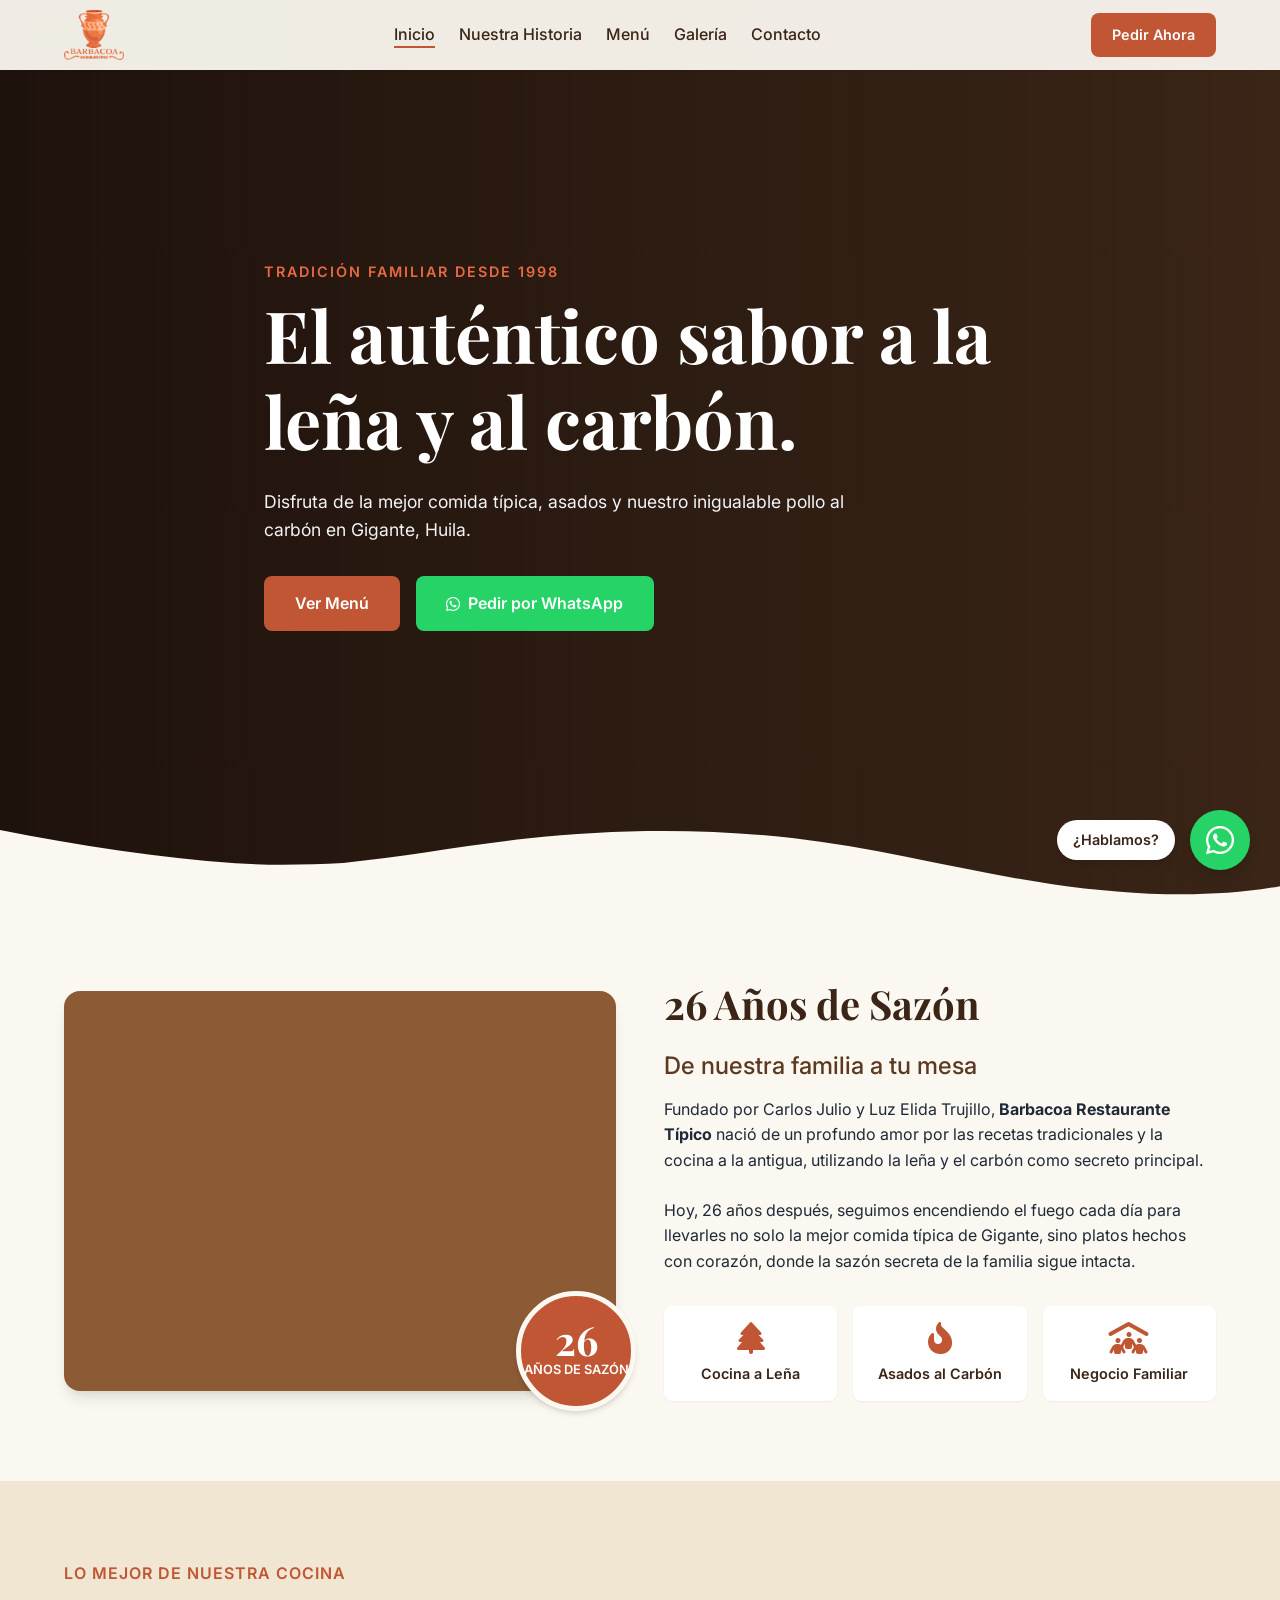
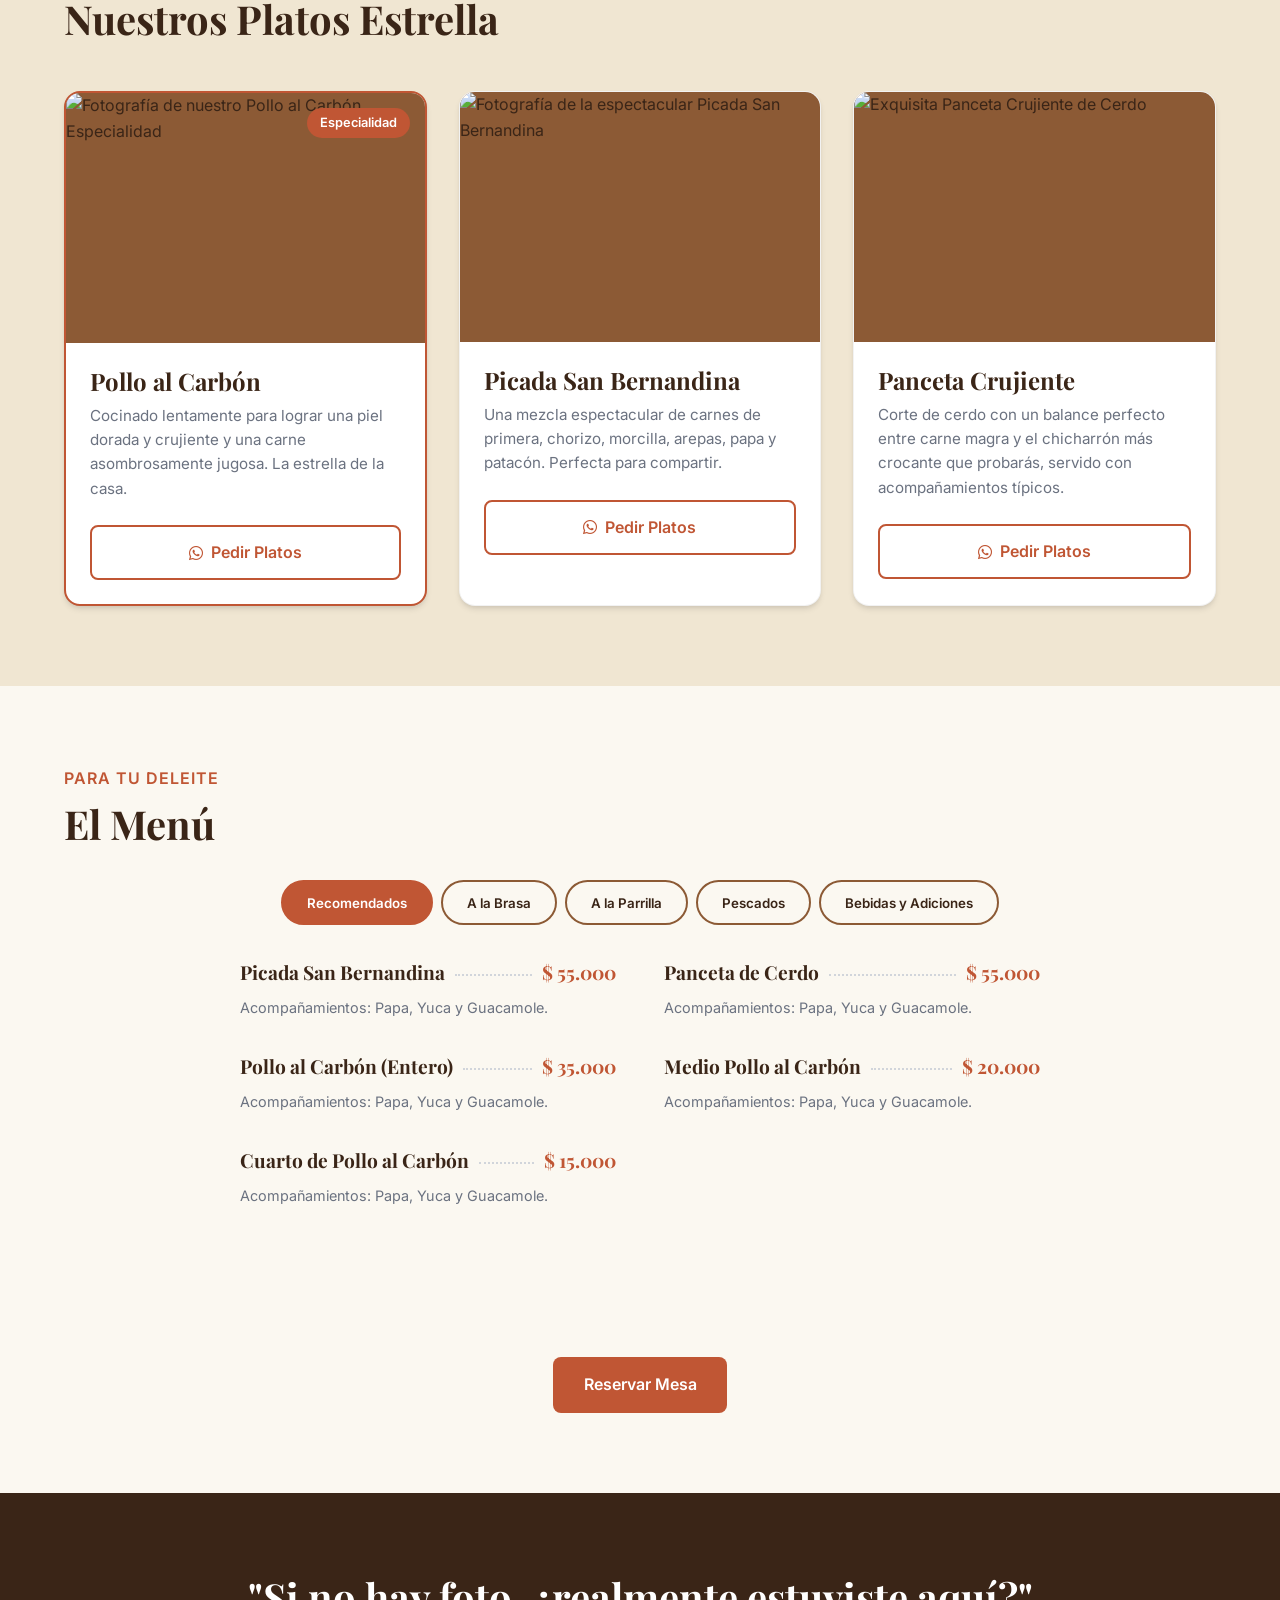
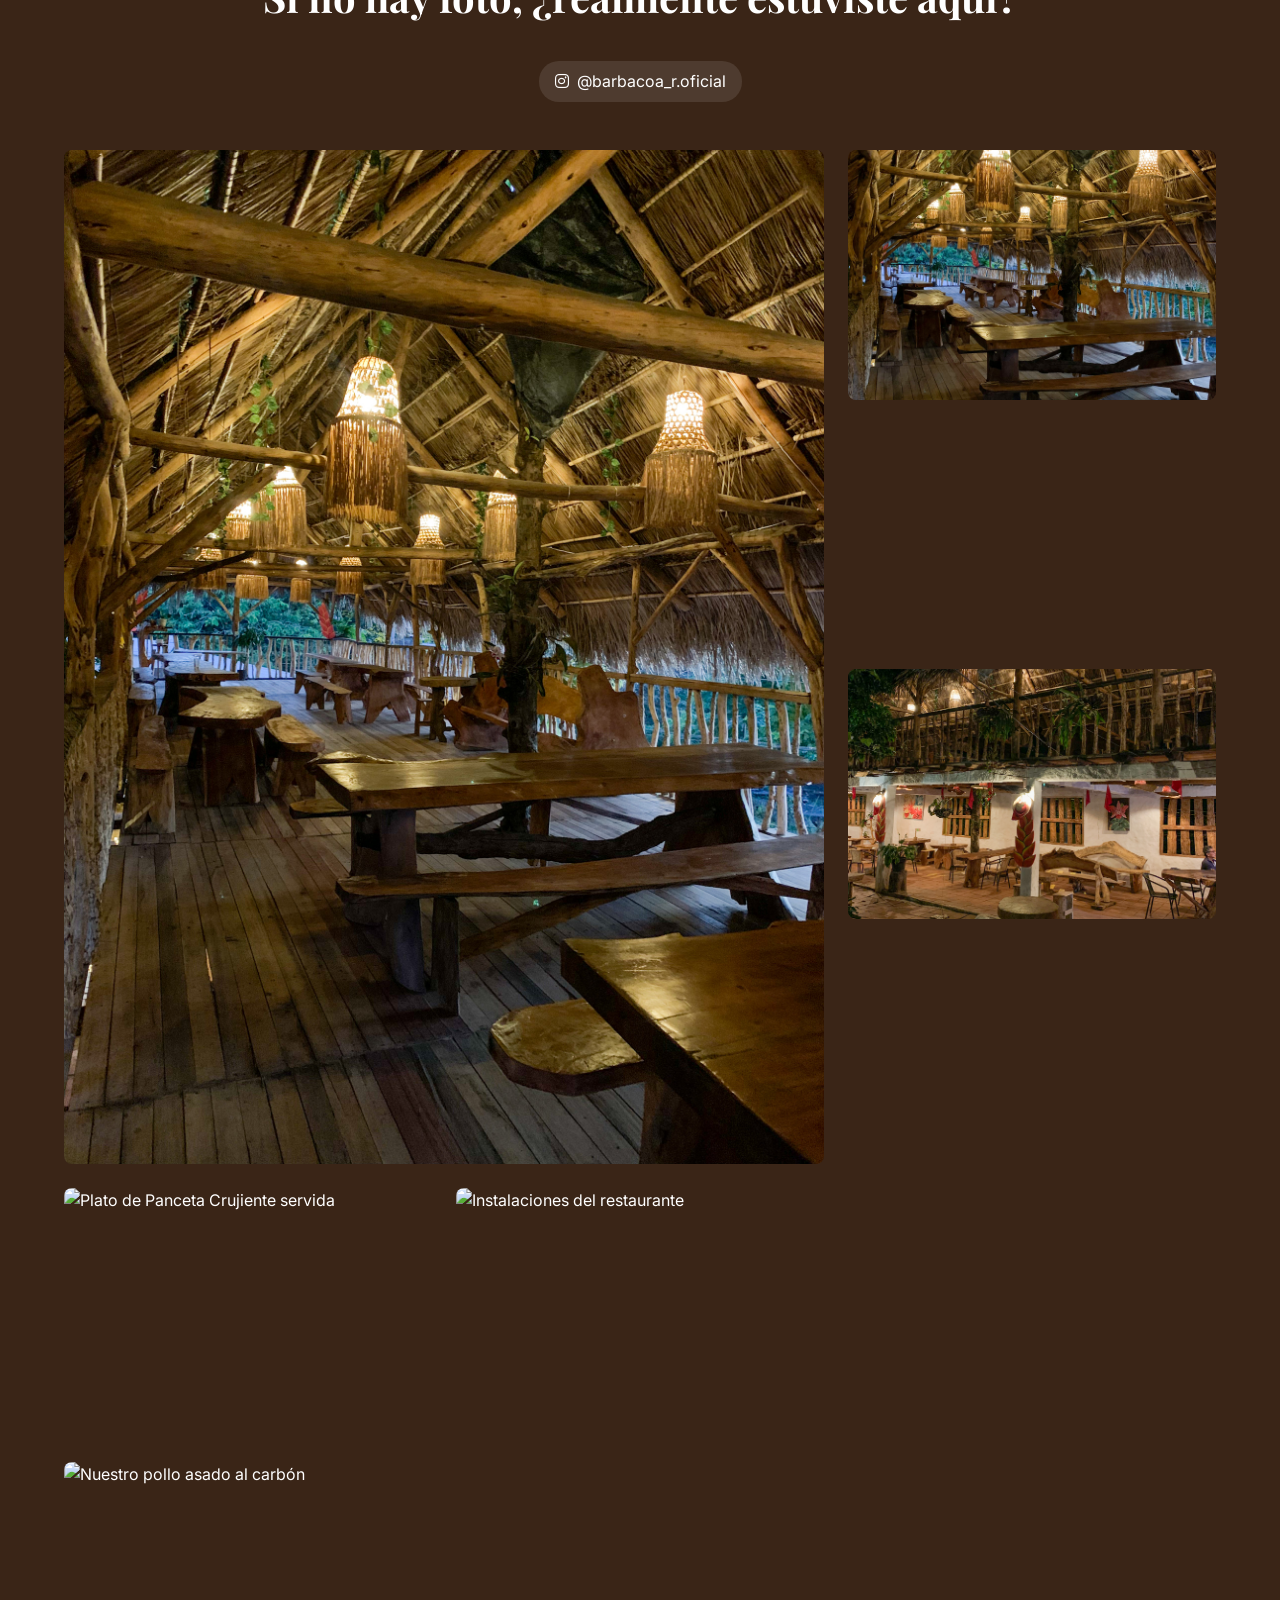
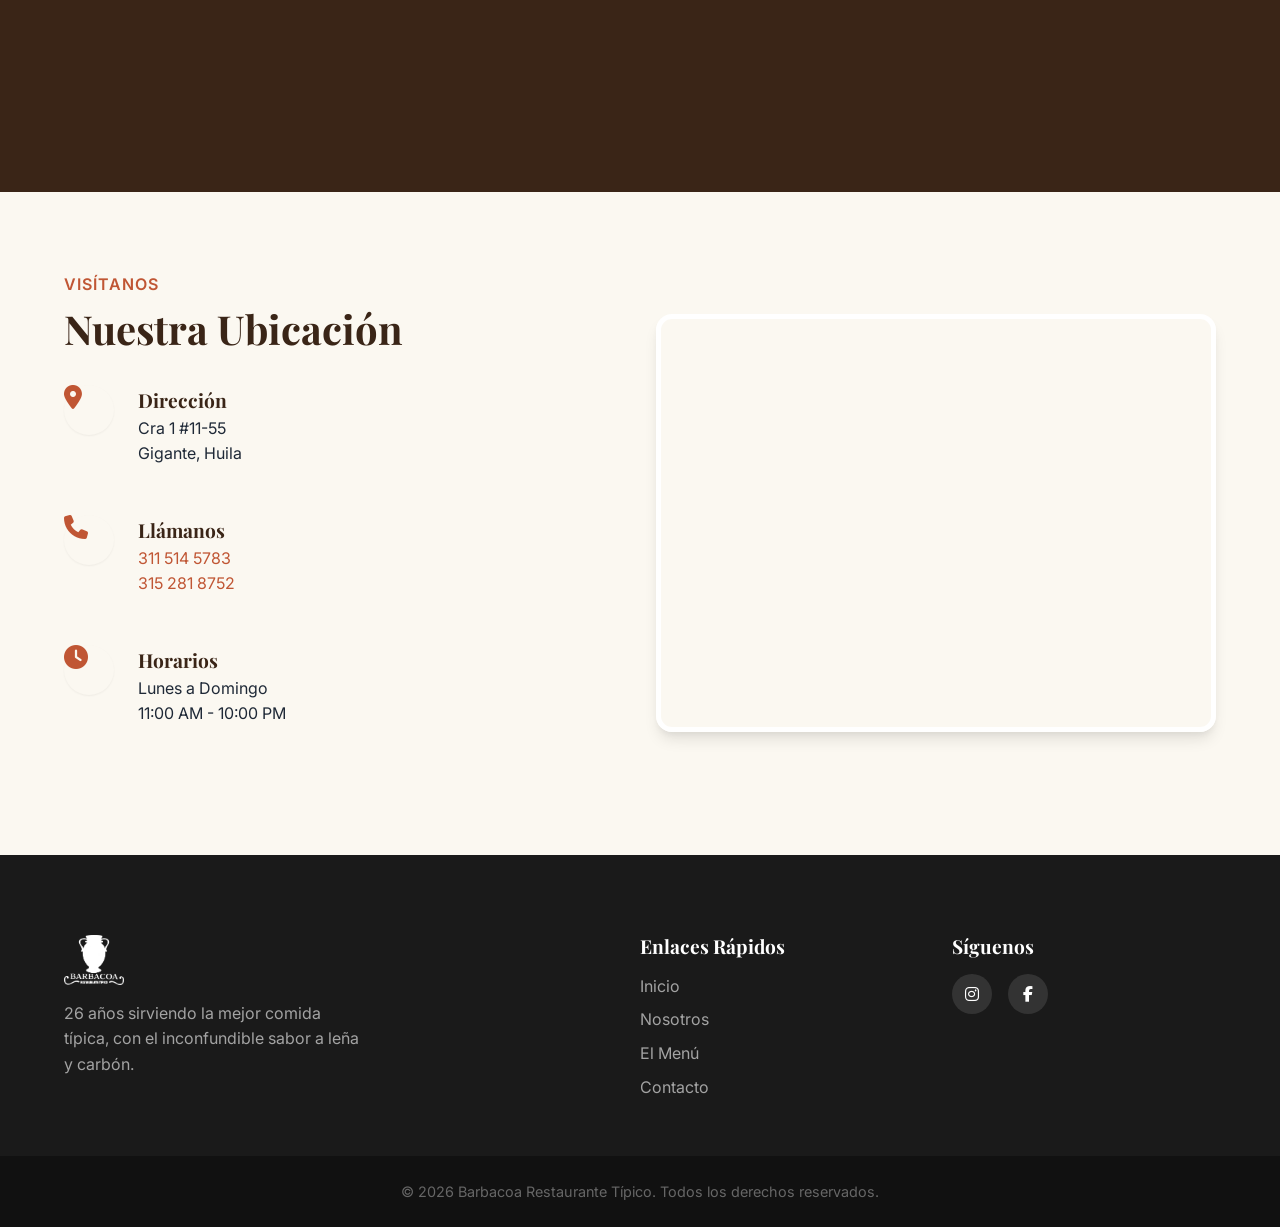
==== index.html @ 008dcee9 "first commit" ====
<!DOCTYPE html>
<html lang="es">

<head>
    <meta charset="UTF-8">
    <meta name="viewport" content="width=device-width, initial-scale=1.0">
    <meta name="description"
        content="Barbacoa Restaurante Típico en Gigante, Huila. 26 años de tradición en comida típica a la leña y al carbón. Prueba el mejor pollo asado.">
    <meta name="keywords"
        content="Restaurante típico Gigante Huila, Pollo asado Gigante, Comida al carbón, Picada, Barbacoa Restaurante">
    <title>Barbacoa Restaurante Típico | Tradición en Gigante</title>

    <!-- Open Graph SEO -->
    <meta property="og:title" content="Barbacoa Restaurante Típico | Tradición en Gigante">
    <meta property="og:description" content="Disfruta de la mejor comida típica, asados y nuestro inigualable pollo al carbón en Gigante, Huila. 26 años de sazón familiar.">
    <meta property="og:image" content="assets/hero_bg.jpeg">
    <meta property="og:type" content="website">

    <!-- Preconnect to Google Fonts -->
    <link rel="preconnect" href="https://fonts.googleapis.com">
    <link rel="preconnect" href="https://fonts.gstatic.com" crossorigin>

    <!-- Google Fonts: Inter (UI) y Playfair Display (Titulos) -->
    <link
        href="https://fonts.googleapis.com/css2?family=Inter:wght@300;400;500;600;700&family=Playfair+Display:ital,wght@0,400;0,600;0,700;1,400&display=swap"
        rel="stylesheet">

    <!-- CSS -->
    <link rel="stylesheet" href="index.css">

    <!-- FontAwesome (Icons) -->
    <link rel="stylesheet" href="https://cdnjs.cloudflare.com/ajax/libs/font-awesome/6.4.0/css/all.min.css">
</head>

<body>

    <!-- Header / Navbar -->
    <header class="header" id="header">
        <div class="container header-container">
            <a href="#" class="logo">
                <img src="assets/logo_barbacoa_blanco.png" alt="Logotipo de Barbacoa Restaurante Típico" style="height: 50px; width: auto;">
            </a>

            <nav class="nav" id="nav">
                <ul class="nav-list">
                    <li class="nav-item"><a href="#inicio" class="nav-link active">Inicio</a></li>
                    <li class="nav-item"><a href="#historia" class="nav-link">Nuestra Historia</a></li>
                    <li class="nav-item"><a href="#menu" class="nav-link">Menú</a></li>
                    <li class="nav-item"><a href="#galeria" class="nav-link">Galería</a></li>
                    <li class="nav-item"><a href="#contacto" class="nav-link">Contacto</a></li>
                </ul>
            </nav>

            <div class="nav-actions">
                <a href="#menu" class="btn btn-primary btn-sm hidden-mobile">Pedir Ahora</a>
                <button class="nav-toggle" id="nav-toggle" aria-label="Abrir menú">
                    <i class="fa-solid fa-bars"></i>
                </button>
            </div>
        </div>
    </header>

    <main>
        <!-- Hero Section -->
        <section class="hero" id="inicio">
            <div class="hero-overlay"></div>
            <div class="container hero-content">
                <span class="hero-subtitle">Tradición familiar desde 1998</span>
                <h1 class="hero-title">El auténtico sabor a la leña y al carbón.</h1>
                <p class="hero-description">Disfruta de la mejor comida típica, asados y nuestro inigualable pollo al
                    carbón en Gigante, Huila.</p>
                <div class="hero-buttons">
                    <a href="#menu" class="btn btn-primary">Ver Menú</a>
                    <a href="https://wa.me/573115145783?text=Hola,%20quisiera%20hacer%20un%20pedido." target="_blank"
                        class="btn btn-whatsapp"><i class="fa-brands fa-whatsapp"></i> Pedir por WhatsApp</a>
                </div>
            </div>

            <!-- Custom Shape Divider -->
            <div class="custom-shape-divider-bottom-1685467000">
                <svg data-name="Layer 1" xmlns="http://www.w3.org/2000/svg" viewBox="0 0 1200 120"
                    preserveAspectRatio="none">
                    <path
                        d="M321.39,56.44c58-10.79,114.16-30.13,172-41.86,82.39-16.72,168.19-17.73,250.45-.39C823.78,31,906.67,72,985.66,92.83c70.05,18.48,146.53,26.09,214.34,3V120H0V0C73.81,26.47,149.61,48.4,220.6,56.88,255.48,61.08,289.47,59.38,321.39,56.44Z"
                        class="shape-fill"></path>
                </svg>
            </div>
        </section>

        <!-- Historia Section -->
        <section class="historia" id="historia">
            <div class="container historia-container">
                <div class="historia-image-container">
                    <div class="badge-años">
                        <span class="numero">26</span>
                        <span class="texto">Años de Sazón</span>
                    </div>
                </div>
                <div class="historia-content">
                    <h2 class="section-title">26 Años de Sazón</h2>
                    <h3 class="historia-subtitle">De nuestra familia a tu mesa</h3>
                    <p>Fundado por Carlos Julio y Luz Elida Trujillo, <strong>Barbacoa Restaurante Típico</strong> nació
                        de un profundo amor por las recetas tradicionales y la cocina a la antigua, utilizando la leña y
                        el carbón como secreto principal.</p>
                    <p>Hoy, 26 años después, seguimos encendiendo el fuego cada día para llevarles no solo la mejor
                        comida típica de Gigante, sino platos hechos con corazón, donde la sazón secreta de la familia
                        sigue intacta.</p>
                    <div class="features-grid">
                        <div class="feature-item">
                            <i class="fa-solid fa-tree"></i>
                            <span>Cocina a Leña</span>
                        </div>
                        <div class="feature-item">
                            <i class="fa-solid fa-fire-flame-curved"></i>
                            <span>Asados al Carbón</span>
                        </div>
                        <div class="feature-item">
                            <i class="fa-solid fa-people-roof"></i>
                            <span>Negocio Familiar</span>
                        </div>
                    </div>
                </div>
            </div>
        </section>

        <!-- Recomendados Section -->
        <section class="recomendados" id="recomendados">
            <div class="container">
                <div class="section-header center">
                    <span class="section-subtitle">Lo Mejor de Nuestra Cocina</span>
                    <h2 class="section-title">Nuestros Platos Estrella</h2>
                </div>

                <div class="grid cards-grid">
                    <!-- Recomendado 1 -->
                    <div class="card premium-card">
                        <div class="card-badge">Especialidad</div>
                        <div class="card-image bg-brown-light">
                            <img src="assets/pollo_al_carbon.jpeg" alt="Fotografía de nuestro Pollo al Carbón Especialidad" loading="lazy">
                        </div>
                        <div class="card-content">
                            <h3>Pollo al Carbón</h3>
                            <p>Cocinado lentamente para lograr una piel dorada y crujiente y una carne asombrosamente
                                jugosa. La estrella de la casa.</p>
                            <a href="https://wa.me/573115145783?text=Hola,%20quiero%20pedir%20un%20Pollo%20al%20Carbón."
                                target="_blank" class="btn btn-outline-primary btn-full"><i
                                    class="fa-brands fa-whatsapp"></i> Pedir Platos</a>
                        </div>
                    </div>

                    <!-- Recomendado 2 -->
                    <div class="card">
                        <div class="card-image bg-brown-light">
                            <img src="assets/picada_san_bernandina.jpeg" alt="Fotografía de la espectacular Picada San Bernandina" loading="lazy">
                        </div>
                        <div class="card-content">
                            <h3>Picada San Bernandina</h3>
                            <p>Una mezcla espectacular de carnes de primera, chorizo, morcilla, arepas, papa y patacón.
                                Perfecta para compartir.</p>
                            <a href="https://wa.me/573115145783?text=Hola,%20quiero%20pedir%20la%20Picada%20San%20Bernandina."
                                target="_blank" class="btn btn-outline-primary btn-full"><i
                                    class="fa-brands fa-whatsapp"></i> Pedir Platos</a>
                        </div>
                    </div>

                    <!-- Recomendado 3 -->
                    <div class="card">
                        <div class="card-image bg-brown-light">
                            <img src="assets/panceta_crujiente.jpeg" alt="Exquisita Panceta Crujiente de Cerdo" loading="lazy">
                        </div>
                        <div class="card-content">
                            <h3>Panceta Crujiente</h3>
                            <p>Corte de cerdo con un balance perfecto entre carne magra y el chicharrón más crocante que
                                probarás, servido con acompañamientos típicos.</p>
                            <a href="https://wa.me/573115145783?text=Hola,%20quiero%20pedir%20la%20Panceta%20Crujiente."
                                target="_blank" class="btn btn-outline-primary btn-full"><i
                                    class="fa-brands fa-whatsapp"></i> Pedir Platos</a>
                        </div>
                    </div>
                </div>
            </div>
        </section>

        <!-- Menu Digital -->
        <section class="menu" id="menu">
            <div class="container">
                <div class="section-header">
                    <span class="section-subtitle">Para tu Deleite</span>
                    <h2 class="section-title">El Menú</h2>
                </div>

                <!-- Pestañas del Menú -->
                <div class="menu-tabs">
                    <button class="tab-btn active" data-target="tab-recomendados">Recomendados</button>
                    <button class="tab-btn" data-target="tab-brasa">A la Brasa</button>
                    <button class="tab-btn" data-target="tab-parrilla">A la Parrilla</button>
                    <button class="tab-btn" data-target="tab-pescados">Pescados</button>
                    <button class="tab-btn" data-target="tab-otros">Bebidas y Adiciones</button>
                </div>

                <!-- Contenido de las Pestañas -->
                <div class="menu-content-area">
                    <!-- Tab Recomendados -->
                    <div class="menu-tab-pane active" id="tab-recomendados">
                        <div class="menu-list">
                            <div class="menu-item">
                                <div class="menu-item-header">
                                    <h3 class="menu-item-title">Picada San Bernandina</h3>
                                    <div class="menu-item-dots"></div>
                                    <span class="menu-item-price">$ 55.000</span>
                                </div>
                                <p class="menu-item-desc">Acompañamientos: Papa, Yuca y Guacamole.</p>
                            </div>
                            <div class="menu-item">
                                <div class="menu-item-header">
                                    <h3 class="menu-item-title">Panceta de Cerdo</h3>
                                    <div class="menu-item-dots"></div>
                                    <span class="menu-item-price">$ 55.000</span>
                                </div>
                                <p class="menu-item-desc">Acompañamientos: Papa, Yuca y Guacamole.</p>
                            </div>
                            <div class="menu-item">
                                <div class="menu-item-header">
                                    <h3 class="menu-item-title">Pollo al Carbón (Entero)</h3>
                                    <div class="menu-item-dots"></div>
                                    <span class="menu-item-price">$ 35.000</span>
                                </div>
                                <p class="menu-item-desc">Acompañamientos: Papa, Yuca y Guacamole.</p>
                            </div>
                            <div class="menu-item">
                                <div class="menu-item-header">
                                    <h3 class="menu-item-title">Medio Pollo al Carbón</h3>
                                    <div class="menu-item-dots"></div>
                                    <span class="menu-item-price">$ 20.000</span>
                                </div>
                                <p class="menu-item-desc">Acompañamientos: Papa, Yuca y Guacamole.</p>
                            </div>
                            <div class="menu-item">
                                <div class="menu-item-header">
                                    <h3 class="menu-item-title">Cuarto de Pollo al Carbón</h3>
                                    <div class="menu-item-dots"></div>
                                    <span class="menu-item-price">$ 15.000</span>
                                </div>
                                <p class="menu-item-desc">Acompañamientos: Papa, Yuca y Guacamole.</p>
                            </div>
                        </div>
                    </div>

                    <!-- Tab A la Brasa -->
                    <div class="menu-tab-pane" id="tab-brasa">
                        <div class="menu-list">
                            <div class="menu-item">
                                <div class="menu-item-header">
                                    <h3 class="menu-item-title">Res Llanera</h3>
                                    <div class="menu-item-dots"></div>
                                    <span class="menu-item-price">$ 35.000</span>
                                </div>
                                <p class="menu-item-desc">Papa, Yuca y Guacamole.</p>
                            </div>
                            <div class="menu-item">
                                <div class="menu-item-header">
                                    <h3 class="menu-item-title">Cerdo Llanero</h3>
                                    <div class="menu-item-dots"></div>
                                    <span class="menu-item-price">$ 35.000</span>
                                </div>
                                <p class="menu-item-desc">Papa, Yuca y Guacamole.</p>
                            </div>
                            <div class="menu-item">
                                <div class="menu-item-header">
                                    <h3 class="menu-item-title">Mixta Llanera</h3>
                                    <div class="menu-item-dots"></div>
                                    <span class="menu-item-price">$ 40.000</span>
                                </div>
                                <p class="menu-item-desc">Res, Cerdo, Papa, Yuca y Guacamole.</p>
                            </div>
                            <div class="menu-item">
                                <div class="menu-item-header">
                                    <h3 class="menu-item-title">Especial Llanera</h3>
                                    <div class="menu-item-dots"></div>
                                    <span class="menu-item-price">$ 50.000</span>
                                </div>
                                <p class="menu-item-desc">Res, Cerdo, Chorizo, Papa, Yuca y Guacamole.</p>
                            </div>
                        </div>
                    </div>

                    <!-- Tab A la Parrilla -->
                    <div class="menu-tab-pane" id="tab-parrilla">
                        <div class="menu-list">
                            <div class="menu-item">
                                <div class="menu-item-header">
                                    <h3 class="menu-item-title">Churrasco</h3>
                                    <div class="menu-item-dots"></div>
                                    <span class="menu-item-price">$ 50.000</span>
                                </div>
                                <p class="menu-item-desc">Papa a la francesa, ensalada y guacamole.</p>
                            </div>
                            <div class="menu-item">
                                <div class="menu-item-header">
                                    <h3 class="menu-item-title">Pechuga a la Plancha</h3>
                                    <div class="menu-item-dots"></div>
                                    <span class="menu-item-price">$ 35.000</span>
                                </div>
                                <p class="menu-item-desc">Papa a la francesa, ensalada y guacamole.</p>
                            </div>
                            <div class="menu-item">
                                <div class="menu-item-header">
                                    <h3 class="menu-item-title">Pechuga en Champiñones</h3>
                                    <div class="menu-item-dots"></div>
                                    <span class="menu-item-price">$ 40.000</span>
                                </div>
                                <p class="menu-item-desc">Papa a la francesa, ensalada y guacamole.</p>
                            </div>
                        </div>
                    </div>

                    <!-- Tab Pescados -->
                    <div class="menu-tab-pane" id="tab-pescados">
                        <div class="menu-list">
                            <div class="menu-item">
                                <div class="menu-item-header">
                                    <h3 class="menu-item-title">Mojarra</h3>
                                    <div class="menu-item-dots"></div>
                                    <span class="menu-item-price">$ 35.000</span>
                                </div>
                                <p class="menu-item-desc">Papa a la francesa, ensalada y guacamole.</p>
                            </div>
                            <div class="menu-item">
                                <div class="menu-item-header">
                                    <h3 class="menu-item-title">Trucha Asada</h3>
                                    <div class="menu-item-dots"></div>
                                    <span class="menu-item-price">$ 40.000</span>
                                </div>
                                <p class="menu-item-desc">Papa a la francesa, ensalada y guacamole.</p>
                            </div>
                            <div class="menu-item">
                                <div class="menu-item-header">
                                    <h3 class="menu-item-title">Trucha en Champiñones</h3>
                                    <div class="menu-item-dots"></div>
                                    <span class="menu-item-price">$ 45.000</span>
                                </div>
                                <p class="menu-item-desc">Papa a la francesa, ensalada y guacamole.</p>
                            </div>
                        </div>
                    </div>

                    <!-- Tab Bebidas y Adiciones -->
                    <div class="menu-tab-pane" id="tab-otros">
                        <div class="menu-list">
                            <div class="menu-item">
                                <div class="menu-item-header">
                                    <h3 class="menu-item-title">Jarra Limonada Campesina</h3>
                                    <div class="menu-item-dots"></div>
                                    <span class="menu-item-price">$ 12.000</span>
                                </div>
                            </div>
                            <div class="menu-item">
                                <div class="menu-item-header">
                                    <h3 class="menu-item-title">Gaseosa Personal</h3>
                                    <div class="menu-item-dots"></div>
                                    <span class="menu-item-price">$ 4.000</span>
                                </div>
                            </div>
                            <div class="menu-item">
                                <div class="menu-item-header">
                                    <h3 class="menu-item-title">Agua Personal</h3>
                                    <div class="menu-item-dots"></div>
                                    <span class="menu-item-price">$ 4.000</span>
                                </div>
                            </div>
                            <div class="menu-item">
                                <div class="menu-item-header">
                                    <h3 class="menu-item-title">Gaseosa 1/2</h3>
                                    <div class="menu-item-dots"></div>
                                    <span class="menu-item-price">$ 10.000</span>
                                </div>
                            </div>
                            <div class="menu-item">
                                <div class="menu-item-header">
                                    <h3 class="menu-item-title">Águila / Águila Light</h3>
                                    <div class="menu-item-dots"></div>
                                    <span class="menu-item-price">$ 5.000</span>
                                </div>
                            </div>
                            <!-- Adiciones Separadas -->
                            <div class="menu-item mt-4">
                                <h4 style="color:var(--clr-terracotta); margin-bottom: 0.5rem;">Adiciones</h4>
                            </div>
                            <div class="menu-item">
                                <div class="menu-item-header">
                                    <h3 class="menu-item-title">Papas a la francesa</h3>
                                    <div class="menu-item-dots"></div>
                                    <span class="menu-item-price">$ 6.000</span>
                                </div>
                            </div>
                            <div class="menu-item">
                                <div class="menu-item-header">
                                    <h3 class="menu-item-title">Consomé</h3>
                                    <div class="menu-item-dots"></div>
                                    <span class="menu-item-price">$ 5.000</span>
                                </div>
                            </div>
                            <div class="menu-item">
                                <div class="menu-item-header">
                                    <h3 class="menu-item-title">Guacamole</h3>
                                    <div class="menu-item-dots"></div>
                                    <span class="menu-item-price">$ 2.000</span>
                                </div>
                            </div>
                        </div>
                    </div>
                </div>

                <div class="menu-action text-center mt-4">
                    <a href="https://wa.me/573115145783?text=Hola,%20me%20gustaría%20visitar%20el%20restaurante."
                        target="_blank" class="btn btn-primary">Reservar Mesa</a>
                </div>
            </div>
        </section>

        <!-- Galeria Social Section -->
        <section class="galeria" id="galeria">
            <div class="container galeria-container">
                <div class="galeria-header">
                    <div>
                        <h2 class="section-title text-white">"Si no hay foto, ¿realmente estuviste aquí?"</h2>
                        <a href="https://instagram.com/barbacoa_r.oficial" target="_blank" class="instagram-link"><i
                                class="fa-brands fa-instagram"></i> @barbacoa_r.oficial</a>
                    </div>
                </div>

                <div class="masonry-grid">
                    <div class="masonry-item"><img src="assets/galeria_2.jpeg" alt="Fotografía del ambiente de Barbacoa Restaurante" loading="lazy">
                    </div>
                    <div class="masonry-item"><img src="assets/galeria_2.jpeg" alt="Detalle del asador a leña" loading="lazy">
                    </div>
                    <div class="masonry-item"><img src="assets/galeria_3.jpeg" alt="Entrada del restaurante Barbacoa" loading="lazy">
                    </div>
                    <div class="masonry-item"><img src="assets/panceta_crujiente.jpeg" alt="Plato de Panceta Crujiente servida" loading="lazy">
                    </div>
                    <div class="masonry-item"><img src="assets/historia_bg.jpeg" alt="Instalaciones del restaurante" loading="lazy">
                    </div>
                    <div class="masonry-item"><img src="assets/pollo_al_carbon.jpeg" alt="Nuestro pollo asado al carbón" loading="lazy">
                    </div>
                </div>
            </div>
        </section>

        <!-- Ubicacion & Contacto -->
        <section class="contacto" id="contacto">
            <div class="container grid contact-grid">
                <div class="info-contacto">
                    <span class="section-subtitle">Visítanos</span>
                    <h2 class="section-title">Nuestra Ubicación</h2>

                    <ul class="contact-list">
                        <li>
                            <i class="fa-solid fa-location-dot contact-icon"></i>
                            <div>
                                <strong>Dirección</strong>
                                <p>Cra 1 #11-55<br>Gigante, Huila</p>
                            </div>
                        </li>
                        <li>
                            <i class="fa-solid fa-phone contact-icon"></i>
                            <div>
                                <strong>Llámanos</strong>
                                <p><a href="tel:+573115145783">311 514 5783</a><br><a href="tel:+573152818752">315 281
                                        8752</a></p>
                            </div>
                        </li>
                        <li>
                            <i class="fa-solid fa-clock contact-icon"></i>
                            <div>
                                <strong>Horarios</strong>
                                <p>Lunes a Domingo<br>11:00 AM - 10:00 PM</p>
                            </div>
                        </li>
                    </ul>
                </div>

                <div class="map-container">
                    <!-- Google Maps Embed para Gigante, Huila Cra 1 #11-55 (Aproximación visual) -->
                    <iframe
                        src="https://www.google.com/maps/embed?pb=!1m18!1m12!1m3!1d15918.4230198!2d-75.5539!3d2.3853!2m3!1f0!2f0!3f0!3m2!1i1024!2i768!4f13.1!3m3!1m2!1s0x8e253bc3a3db617f%3A0xe536cb4cdb3d9d51!2sGigante%2C%20Huila!5e0!3m2!1ses!2sco!4v1685467439000!5m2!1ses!2sco"
                        width="100%" height="400" style="border:0;" allowfullscreen="" loading="lazy"
                        referrerpolicy="no-referrer-when-downgrade"></iframe>
                </div>
            </div>
        </section>
    </main>

    <!-- Footer -->
    <footer class="footer">
        <div class="container footer-container">
            <div class="footer-brand">
                <a href="#" class="logo text-white">
                    <img src="assets/logo_barbacoa_blanco.png" alt="Logotipo de Barbacoa en footer"
                        style="height: 50px; width: auto; filter: brightness(0) invert(1);">
                </a>
                <p>26 años sirviendo la mejor comida típica, con el inconfundible sabor a leña y carbón.</p>
            </div>

            <div class="footer-links">
                <h4>Enlaces Rápidos</h4>
                <ul>
                    <li><a href="#inicio">Inicio</a></li>
                    <li><a href="#historia">Nosotros</a></li>
                    <li><a href="#menu">El Menú</a></li>
                    <li><a href="#contacto">Contacto</a></li>
                </ul>
            </div>

            <div class="footer-social">
                <h4>Síguenos</h4>
                <div class="social-icons">
                    <a href="https://instagram.com/barbacoa_r.oficial" target="_blank" aria-label="Instagram"><i
                            class="fa-brands fa-instagram"></i></a>
                    <a href="#" target="_blank" aria-label="Facebook"><i class="fa-brands fa-facebook-f"></i></a>
                </div>
            </div>
        </div>
        <div class="footer-bottom">
            <p>&copy; 2026 Barbacoa Restaurante Típico. Todos los derechos reservados.</p>
        </div>
    </footer>

    <!-- Boton Flotante WhatsApp -->
    <a href="https://wa.me/573115145783?text=Hola,%20me%20gustaría%20hacer%20una%20reserva%20o%20conocer%20el%20menú."
        class="whatsapp-float" target="_blank" aria-label="Chat en WhatsApp">
        <i class="fa-brands fa-whatsapp"></i>
        <span class="whatsapp-float-text">¿Hablamos?</span>
    </a>

    <!-- Scripts -->
    <script src="app.js"></script>
</body>

</html>
---- index.css ----
/* ==========================================================================
   Variables y Sistema de Diseño (Design System)
   ========================================================================== */
:root {
    /* Paleta de Colores Rústicos & Cálidos */
    --clr-terracotta: #c05634;
    --clr-terracotta-dark: #a14527;
    --clr-terracotta-light: #e66a42;
    
    --clr-cream: #fbf8f1;
    --clr-cream-dark: #f0e6d2;
    --clr-brown-dark: #3a2517;
    --clr-brown: #5c3a21;
    --clr-brown-light: #8c5a35;
    
    --clr-green-accent: #4c7031;
    --clr-green-light: #6a9c44;
    
    /* Status & Utility Colors */
    --clr-white: #ffffff;
    --clr-black: #111111;
    --clr-gray-100: #f3f4f6;
    --clr-gray-300: #d1d5db;
    --clr-gray-500: #6b7280;
    --clr-gray-800: #1f2937;
    --clr-whatsapp: #25D366;
    --clr-whatsapp-dark: #1da851;

    /* Tipografía */
    --ff-body: 'Inter', sans-serif;
    --ff-heading: 'Playfair Display', serif;
    
    /* Espaciados */
    --spacing-1: 0.25rem;
    --spacing-2: 0.5rem;
    --spacing-3: 1rem;
    --spacing-4: 1.5rem;
    --spacing-6: 2rem;
    --spacing-8: 3rem;
    --spacing-10: 4rem;
    --spacing-12: 5rem;
    --spacing-16: 8rem;

    /* Sombras (Box Shadow) */
    --shadow-sm: 0 1px 2px 0 rgba(0, 0, 0, 0.05);
    --shadow-md: 0 4px 6px -1px rgba(0, 0, 0, 0.1), 0 2px 4px -1px rgba(0, 0, 0, 0.06);
    --shadow-lg: 0 10px 15px -3px rgba(0, 0, 0, 0.1), 0 4px 6px -2px rgba(0, 0, 0, 0.05);
    --shadow-xl: 0 20px 25px -5px rgba(0, 0, 0, 0.1), 0 10px 10px -5px rgba(0, 0, 0, 0.04);
    
    /* Bordes y Transiciones */
    --radius-sm: 4px;
    --radius-md: 8px;
    --radius-lg: 16px;
    --radius-xl: 24px;
    --transition: all 0.3s ease;
}

/* ==========================================================================
   Reset & Base Styles
   ========================================================================== */
*, *::before, *::after {
    box-sizing: border-box;
    margin: 0;
    padding: 0;
}

html {
    scroll-behavior: smooth;
    font-size: 16px;
}

body {
    font-family: var(--ff-body);
    color: var(--clr-brown-dark);
    background-color: var(--clr-cream);
    line-height: 1.6;
    overflow-x: hidden;
}

h1, h2, h3, h4, h5, h6 {
    font-family: var(--ff-heading);
    color: var(--clr-brown-dark);
    line-height: 1.2;
    margin-bottom: var(--spacing-3);
    font-weight: 700;
}

p {
    margin-bottom: var(--spacing-4);
    color: var(--clr-gray-800);
}

a {
    text-decoration: none;
    color: var(--clr-terracotta);
    transition: var(--transition);
}

ul {
    list-style: none;
}

img {
    max-width: 100%;
    height: auto;
    display: block;
}

/* ==========================================================================
   Utility Classes & Layout
   ========================================================================== */
.container {
    width: 100%;
    max-width: 1200px;
    margin: 0 auto;
    padding: 0 var(--spacing-4);
}

section {
    padding: var(--spacing-12) 0;
}

.text-center { text-align: center; }
.text-white { color: var(--clr-white) !important; }

/* Grids */
.grid {
    display: grid;
    gap: var(--spacing-6);
}

@media (min-width: 768px) {
    .grid-2 { grid-template-columns: repeat(2, 1fr); }
    .grid-3 { grid-template-columns: repeat(3, 1fr); }
}

/* Placeholders Visuales para UI (Hasta que se agreguen imagenes) */
.bg-brown-light { background-color: var(--clr-brown-light); }
.bg-terracotta { background-color: var(--clr-terracotta-light); }
.bg-gray { background-color: var(--clr-gray-300); }

.image-placeholder {
    width: 100%;
    height: 100%;
    display: flex;
    justify-content: center;
    align-items: center;
    font-size: 4rem;
    color: rgba(255,255,255,0.5);
}

/* ==========================================================================
   Botones (Buttons)
   ========================================================================== */
.btn {
    display: inline-flex;
    align-items: center;
    justify-content: center;
    gap: 0.5rem;
    padding: 0.8rem 1.8rem;
    font-size: 1rem;
    font-weight: 600;
    border-radius: var(--radius-md);
    cursor: pointer;
    transition: var(--transition);
    border: 2px solid transparent;
    font-family: var(--ff-body);
}

.btn-sm {
    padding: 0.5rem 1.2rem;
    font-size: 0.9rem;
}

.btn-full {
    width: 100%;
}

.btn-primary {
    background-color: var(--clr-terracotta);
    color: var(--clr-white);
}

.btn-primary:hover {
    background-color: var(--clr-terracotta-dark);
    transform: translateY(-2px);
    box-shadow: var(--shadow-md);
    color: var(--clr-white);
}

.btn-outline-primary {
    background-color: transparent;
    border-color: var(--clr-terracotta);
    color: var(--clr-terracotta);
}

.btn-outline-primary:hover {
    background-color: var(--clr-terracotta);
    color: var(--clr-white);
}

.btn-whatsapp {
    background-color: var(--clr-whatsapp);
    color: var(--clr-white);
}

.btn-whatsapp:hover {
    background-color: var(--clr-whatsapp-dark);
    transform: translateY(-2px);
    box-shadow: var(--shadow-md);
    color: var(--clr-white);
}

/* ==========================================================================
   Header & Navbar
   ========================================================================== */
.header {
    position: fixed;
    top: 0;
    left: 0;
    width: 100%;
    background-color: rgba(251, 248, 241, 0.95);
    backdrop-filter: blur(10px);
    z-index: 1000;
    box-shadow: var(--shadow-sm);
    transition: var(--transition);
}

.header.scrolled {
    padding: var(--spacing-2) 0;
    box-shadow: var(--shadow-md);
}

.header-container {
    display: flex;
    justify-content: space-between;
    align-items: center;
    height: 70px;
}

.logo {
    display: flex;
    align-items: center;
    gap: 0.5rem;
    font-family: var(--ff-heading);
    font-size: 1.5rem;
    font-weight: 700;
    color: var(--clr-brown-dark);
}

.logo i {
    color: var(--clr-terracotta);
}

.nav {
    display: none;
}

@media (min-width: 992px) {
    .nav {
        display: block;
    }
    
    .nav-list {
        display: flex;
        gap: var(--spacing-4);
    }
    
    .nav-link {
        color: var(--clr-brown-dark);
        font-weight: 500;
        position: relative;
    }
    
    .nav-link::after {
        content: '';
        position: absolute;
        bottom: -4px;
        left: 0;
        width: 0%;
        height: 2px;
        background-color: var(--clr-terracotta);
        transition: var(--transition);
    }
    
    .nav-link:hover::after,
    .nav-link.active::after {
        width: 100%;
    }

    .nav-toggle {
        display: none;
    }
}

.nav-actions {
    display: flex;
    align-items: center;
    gap: var(--spacing-3);
}

.nav-toggle {
    background: transparent;
    border: none;
    font-size: 1.5rem;
    color: var(--clr-brown-dark);
    cursor: pointer;
}

.hidden-mobile {
    display: none;
}
@media (min-width: 768px) {
    .hidden-mobile { display: inline-flex; }
}

/* Mobile Menu Overlay */
.mobile-menu-open .nav {
    display: flex;
    position: absolute;
    top: 70px;
    left: 0;
    width: 100%;
    background-color: var(--clr-cream);
    flex-direction: column;
    padding: var(--spacing-4);
    box-shadow: var(--shadow-md);
    border-top: 1px solid var(--clr-cream-dark);
    animation: slideDown 0.3s ease forwards;
}

.mobile-menu-open .nav-list {
    display: flex;
    flex-direction: column;
    width: 100%;
}

.mobile-menu-open .nav-item {
    width: 100%;
    border-bottom: 1px solid var(--clr-cream-dark);
}

.mobile-menu-open .nav-link {
    display: block;
    padding: var(--spacing-3) 0;
    width: 100%;
}

@keyframes slideDown {
    from { opacity: 0; transform: translateY(-10px); }
    to { opacity: 1; transform: translateY(0); }
}

/* ==========================================================================
   Hero Section
   ========================================================================== */
.hero {
    position: relative;
    min-height: 100vh;
    display: flex;
    align-items: center;
    background-color: var(--clr-brown-dark);
    /* Imagen Hero real */
    background-image: url('assets/hero_bg.jpeg');
    background-size: cover;
    background-position: center;
    background-attachment: fixed;
    padding-top: 70px; /* Offset for header */
}

.hero-overlay {
    position: absolute;
    inset: 0;
    background: linear-gradient(to right, rgba(27, 16, 11, 0.9) 0%, rgba(58, 37, 23, 0.6) 100%);
}

.hero-content {
    position: relative;
    z-index: 2;
    max-width: 800px;
    color: var(--clr-white);
}

.hero-subtitle {
    display: inline-block;
    color: var(--clr-terracotta-light);
    font-weight: 600;
    letter-spacing: 2px;
    text-transform: uppercase;
    margin-bottom: var(--spacing-2);
    font-size: 0.9rem;
}

.hero-title {
    color: var(--clr-white);
    font-size: 3rem;
    margin-bottom: var(--spacing-4);
}

@media (min-width: 768px) {
    .hero-title { font-size: 4.5rem; }
}

.hero-description {
    font-size: 1.1rem;
    color: var(--clr-gray-100);
    margin-bottom: var(--spacing-6);
    max-width: 600px;
}

.hero-buttons {
    display: flex;
    flex-wrap: wrap;
    gap: var(--spacing-3);
}

/* SVG Divider */
.custom-shape-divider-bottom-1685467000 {
    position: absolute;
    bottom: 0;
    left: 0;
    width: 100%;
    overflow: hidden;
    line-height: 0;
}

.custom-shape-divider-bottom-1685467000 svg {
    position: relative;
    display: block;
    width: calc(100% + 1.3px);
    height: 70px;
}

.custom-shape-divider-bottom-1685467000 .shape-fill {
    fill: var(--clr-cream);
}

/* ==========================================================================
   Historia Section
   ========================================================================== */
.historia-container {
    display: grid;
    grid-template-columns: 1fr;
    gap: var(--spacing-8);
    align-items: center;
}

@media (min-width: 992px) {
    .historia-container {
        grid-template-columns: 1fr 1fr;
    }
}

.historia-image-container {
    position: relative;
    height: 400px;
    border-radius: var(--radius-lg);
    background-color: var(--clr-brown-light);
    /* Imagen Historia real */
    background-image: url('assets/historia_bg.jpeg');
    background-size: cover;
    background-position: center;
    box-shadow: var(--shadow-lg);
}

.badge-años {
    position: absolute;
    bottom: -20px;
    right: -20px;
    background-color: var(--clr-terracotta);
    color: var(--clr-white);
    width: 120px;
    height: 120px;
    border-radius: 50%;
    display: flex;
    flex-direction: column;
    justify-content: center;
    align-items: center;
    box-shadow: var(--shadow-md);
    border: 5px solid var(--clr-cream);
}

.badge-años .numero {
    font-family: var(--ff-heading);
    font-size: 2.5rem;
    font-weight: 700;
    line-height: 1;
}

.badge-años .texto {
    font-size: 0.8rem;
    text-transform: uppercase;
    font-weight: 600;
}

.section-subtitle {
    color: var(--clr-terracotta);
    font-weight: 600;
    text-transform: uppercase;
    letter-spacing: 1px;
    display: block;
    margin-bottom: var(--spacing-2);
}

.section-title {
    font-size: 2.5rem;
    margin-bottom: var(--spacing-4);
}

.historia-subtitle {
    color: var(--clr-brown);
    font-size: 1.5rem;
    margin-bottom: var(--spacing-3);
    font-family: var(--ff-body);
    font-weight: 500;
}

.features-grid {
    display: grid;
    grid-template-columns: repeat(3, 1fr);
    gap: var(--spacing-3);
    margin-top: var(--spacing-6);
}

.feature-item {
    display: flex;
    flex-direction: column;
    align-items: center;
    text-align: center;
    gap: var(--spacing-2);
    padding: var(--spacing-3);
    background-color: var(--clr-white);
    border-radius: var(--radius-md);
    box-shadow: var(--shadow-sm);
    transition: var(--transition);
}

.feature-item:hover {
    transform: translateY(-5px);
    box-shadow: var(--shadow-md);
}

.feature-item i {
    font-size: 2rem;
    color: var(--clr-terracotta);
}

.feature-item span {
    font-weight: 600;
    font-size: 0.9rem;
}

/* ==========================================================================
   Recomendados Section (Platos Estrella)
   ========================================================================== */
.recomendados {
    background-color: var(--clr-cream-dark);
}

.cards-grid {
    grid-template-columns: 1fr;
    margin-top: var(--spacing-8);
}

@media (min-width: 768px) {
    .cards-grid { grid-template-columns: repeat(2, 1fr); }
}

@media (min-width: 1024px) {
    .cards-grid { grid-template-columns: repeat(3, 1fr); }
}

.card {
    background-color: var(--clr-white);
    border-radius: var(--radius-lg);
    overflow: hidden;
    box-shadow: var(--shadow-md);
    transition: var(--transition);
    position: relative;
    border: 1px solid rgba(0,0,0,0.05);
}

.card:hover {
    transform: translateY(-10px);
    box-shadow: var(--shadow-xl);
}

.premium-card {
    border: 2px solid var(--clr-terracotta);
}

.card-badge {
    position: absolute;
    top: 15px;
    right: 15px;
    background-color: var(--clr-terracotta);
    color: var(--clr-white);
    padding: 0.3rem 0.8rem;
    border-radius: 20px;
    font-size: 0.8rem;
    font-weight: 600;
    z-index: 10;
}

.card-image {
    height: 250px;
    position: relative;
    overflow: hidden;
}

.card-image img {
    width: 100%;
    height: 100%;
    object-fit: cover;
    transition: var(--transition);
}

.card:hover .card-image img {
    transform: scale(1.05);
}

.card-content {
    padding: var(--spacing-4);
}

.card-content h3 {
    font-size: 1.5rem;
    margin-bottom: var(--spacing-2);
}

.card-content p {
    font-size: 0.95rem;
    color: var(--clr-gray-500);
    margin-bottom: var(--spacing-4);
    min-height: 70px; /* Alineacion en el grid */
}

/* ==========================================================================
   Menu Digital Section
   ========================================================================== */
.menu-tabs {
    display: flex;
    flex-wrap: wrap;
    justify-content: center;
    gap: var(--spacing-2);
    margin: var(--spacing-6) 0;
}

.tab-btn {
    background-color: transparent;
    border: 2px solid var(--clr-brown-light);
    color: var(--clr-brown-dark);
    padding: 0.8rem 1.5rem;
    border-radius: 30px;
    font-family: var(--ff-body);
    font-weight: 600;
    cursor: pointer;
    transition: var(--transition);
}

.tab-btn:hover {
    border-color: var(--clr-terracotta);
    color: var(--clr-terracotta);
}

.tab-btn.active {
    background-color: var(--clr-terracotta);
    border-color: var(--clr-terracotta);
    color: var(--clr-white);
}

.menu-content-area {
    min-height: 400px;
}

.menu-tab-pane {
    display: none;
    animation: fadeIn 0.5s ease;
}

.menu-tab-pane.active {
    display: block;
}

@keyframes fadeIn {
    from { opacity: 0; transform: translateY(10px); }
    to { opacity: 1; transform: translateY(0); }
}

.menu-list {
    display: grid;
    grid-template-columns: 1fr;
    gap: var(--spacing-4);
    max-width: 800px;
    margin: 0 auto;
}

@media (min-width: 768px) {
    .menu-list {
        grid-template-columns: repeat(2, 1fr);
        column-gap: var(--spacing-8);
    }
}

.menu-item {
    margin-bottom: var(--spacing-2);
}

.menu-item-header {
    display: flex;
    align-items: baseline;
    margin-bottom: 0.5rem;
}

.menu-item-title {
    font-size: 1.2rem;
    margin-bottom: 0;
    color: var(--clr-brown-dark);
}

.menu-item-dots {
    flex-grow: 1;
    border-bottom: 2px dotted var(--clr-gray-300);
    margin: 0 10px;
    position: relative;
    top: -4px;
}

.menu-item-price {
    font-weight: 700;
    color: var(--clr-terracotta);
    font-family: var(--ff-heading);
    font-size: 1.2rem;
}

.menu-item-desc {
    font-size: 0.9rem;
    color: var(--clr-gray-500);
    margin-bottom: 0;
}

/* ==========================================================================
   Galeria Instagram Section
   ========================================================================== */
.galeria {
    background-color: var(--clr-brown-dark);
    color: var(--clr-white);
}

.galeria-header {
    text-align: center;
    margin-bottom: var(--spacing-8);
}

.instagram-link {
    display: inline-flex;
    align-items: center;
    gap: 0.5rem;
    color: var(--clr-white);
    background-color: rgba(255,255,255,0.1);
    padding: 0.5rem 1rem;
    border-radius: 20px;
    margin-top: var(--spacing-3);
}

.instagram-link:hover {
    background-color: var(--clr-terracotta);
    color: var(--clr-white);
}

.masonry-grid {
    display: grid;
    grid-template-columns: repeat(2, 1fr);
    gap: var(--spacing-2);
    /* Altura automatica para simular masonry en CSS basico */
}

@media (min-width: 768px) {
    .masonry-grid {
        grid-template-columns: repeat(3, 1fr);
        gap: var(--spacing-4);
    }
}

.masonry-item {
    border-radius: var(--radius-md);
    overflow: hidden;
    position: relative;
    height: 250px;
}

/* En caso de usar grid asimetrico para darle el look "Instagram" */
@media (min-width: 768px) {
    .masonry-item:nth-child(1) { grid-column: span 2; grid-row: span 2; height: 100%;}
    .masonry-item:nth-child(2) { height: 250px; }
    .masonry-item:nth-child(3) { height: 250px; }
    .masonry-item:nth-child(6) { grid-column: span 2; }
}

.masonry-item img {
    width: 100%;
    height: 100%;
    object-fit: cover;
    transition: transform 0.5s ease;
}

.masonry-item:hover img {
    transform: scale(1.1);
}

/* ==========================================================================
   Contacto & Footer Section
   ========================================================================== */
.contact-grid {
    grid-template-columns: 1fr;
    align-items: center;
}

@media (min-width: 992px) {
    .contact-grid {
        grid-template-columns: 1fr 1fr;
    }
}

.contact-list {
    margin-top: var(--spacing-6);
}

.contact-list li {
    display: flex;
    gap: var(--spacing-4);
    margin-bottom: var(--spacing-4);
}

.contact-icon {
    font-size: 1.5rem;
    color: var(--clr-terracotta);
    background-color: var(--clr-cream);
    width: 50px;
    height: 50px;
    display: flex;
    justify-content: center;
    align-items: center;
    border-radius: 50%;
    box-shadow: var(--shadow-sm);
}

.contact-list strong {
    display: block;
    font-family: var(--ff-heading);
    font-size: 1.2rem;
    color: var(--clr-brown-dark);
}

.map-container {
    border-radius: var(--radius-lg);
    overflow: hidden;
    box-shadow: var(--shadow-lg);
    border: 5px solid var(--clr-white);
}

.footer {
    background-color: #1a1a1a;
    color: #a3a3a3;
    padding-top: var(--spacing-12);
}

.footer-container {
    display: grid;
    grid-template-columns: 1fr;
    gap: var(--spacing-8);
    margin-bottom: var(--spacing-8);
}

@media (min-width: 768px) {
    .footer-container {
        grid-template-columns: 2fr 1fr 1fr;
    }
}

.footer-brand p {
    color: #a3a3a3;
    margin-top: var(--spacing-3);
    max-width: 300px;
}

.footer-links h4, .footer-social h4 {
    color: var(--clr-white);
    font-family: var(--ff-heading);
    font-size: 1.2rem;
    margin-bottom: var(--spacing-3);
}

.footer-links ul li {
    margin-bottom: 0.5rem;
}

.footer-links a {
    color: #a3a3a3;
}

.footer-links a:hover {
    color: var(--clr-terracotta);
}

.social-icons {
    display: flex;
    gap: var(--spacing-3);
}

.social-icons a {
    display: flex;
    justify-content: center;
    align-items: center;
    width: 40px;
    height: 40px;
    background-color: #333;
    border-radius: 50%;
    color: var(--clr-white);
    transition: var(--transition);
}

.social-icons a:hover {
    background-color: var(--clr-terracotta);
    transform: translateY(-3px);
}

.footer-bottom {
    background-color: #111;
    text-align: center;
    padding: var(--spacing-4) 0;
    font-size: 0.9rem;
}

.footer-bottom p {
    margin: 0;
    color: #666;
}

/* ==========================================================================
   Botón Flotante WhatsApp
   ========================================================================== */
.whatsapp-float {
    position: fixed;
    bottom: 30px;
    right: 30px;
    background-color: var(--clr-whatsapp);
    color: var(--clr-white);
    width: 60px;
    height: 60px;
    border-radius: 50%;
    display: flex;
    justify-content: center;
    align-items: center;
    font-size: 2rem;
    box-shadow: var(--shadow-lg);
    z-index: 100;
    animation: pulse 2s infinite;
    text-decoration: none;
    transition: all 0.3s ease;
}

.whatsapp-float-text {
    position: absolute;
    right: 75px;
    background-color: var(--clr-white);
    color: var(--clr-brown-dark);
    padding: 0.5rem 1rem;
    border-radius: 20px;
    font-size: 0.9rem;
    font-weight: 600;
    box-shadow: var(--shadow-md);
    opacity: 0;
    visibility: hidden;
    transition: var(--transition);
    white-space: nowrap;
}

/* Muestra el texto al inicio con animacion y luego se esconde en hover o en click movil */
.whatsapp-float:hover .whatsapp-float-text {
    opacity: 1;
    visibility: visible;
}

.whatsapp-float:hover {
    background-color: var(--clr-whatsapp-dark);
    color: var(--clr-white);
    transform: scale(1.05); /* Ligeramente mas grande */
    animation: none;
}

@keyframes pulse {
    0% { box-shadow: 0 0 0 0 rgba(37, 211, 102, 0.5); }
    70% { box-shadow: 0 0 0 15px rgba(37, 211, 102, 0); }
    100% { box-shadow: 0 0 0 0 rgba(37, 211, 102, 0); }
}

@media (max-width: 767px) {
    .whatsapp-float {
        bottom: 20px;
        right: 20px;
        width: 50px;
        height: 50px;
        font-size: 1.8rem;
    }
    
    .whatsapp-float-text {
        right: 60px;
        font-size: 0.8rem;
    }
}
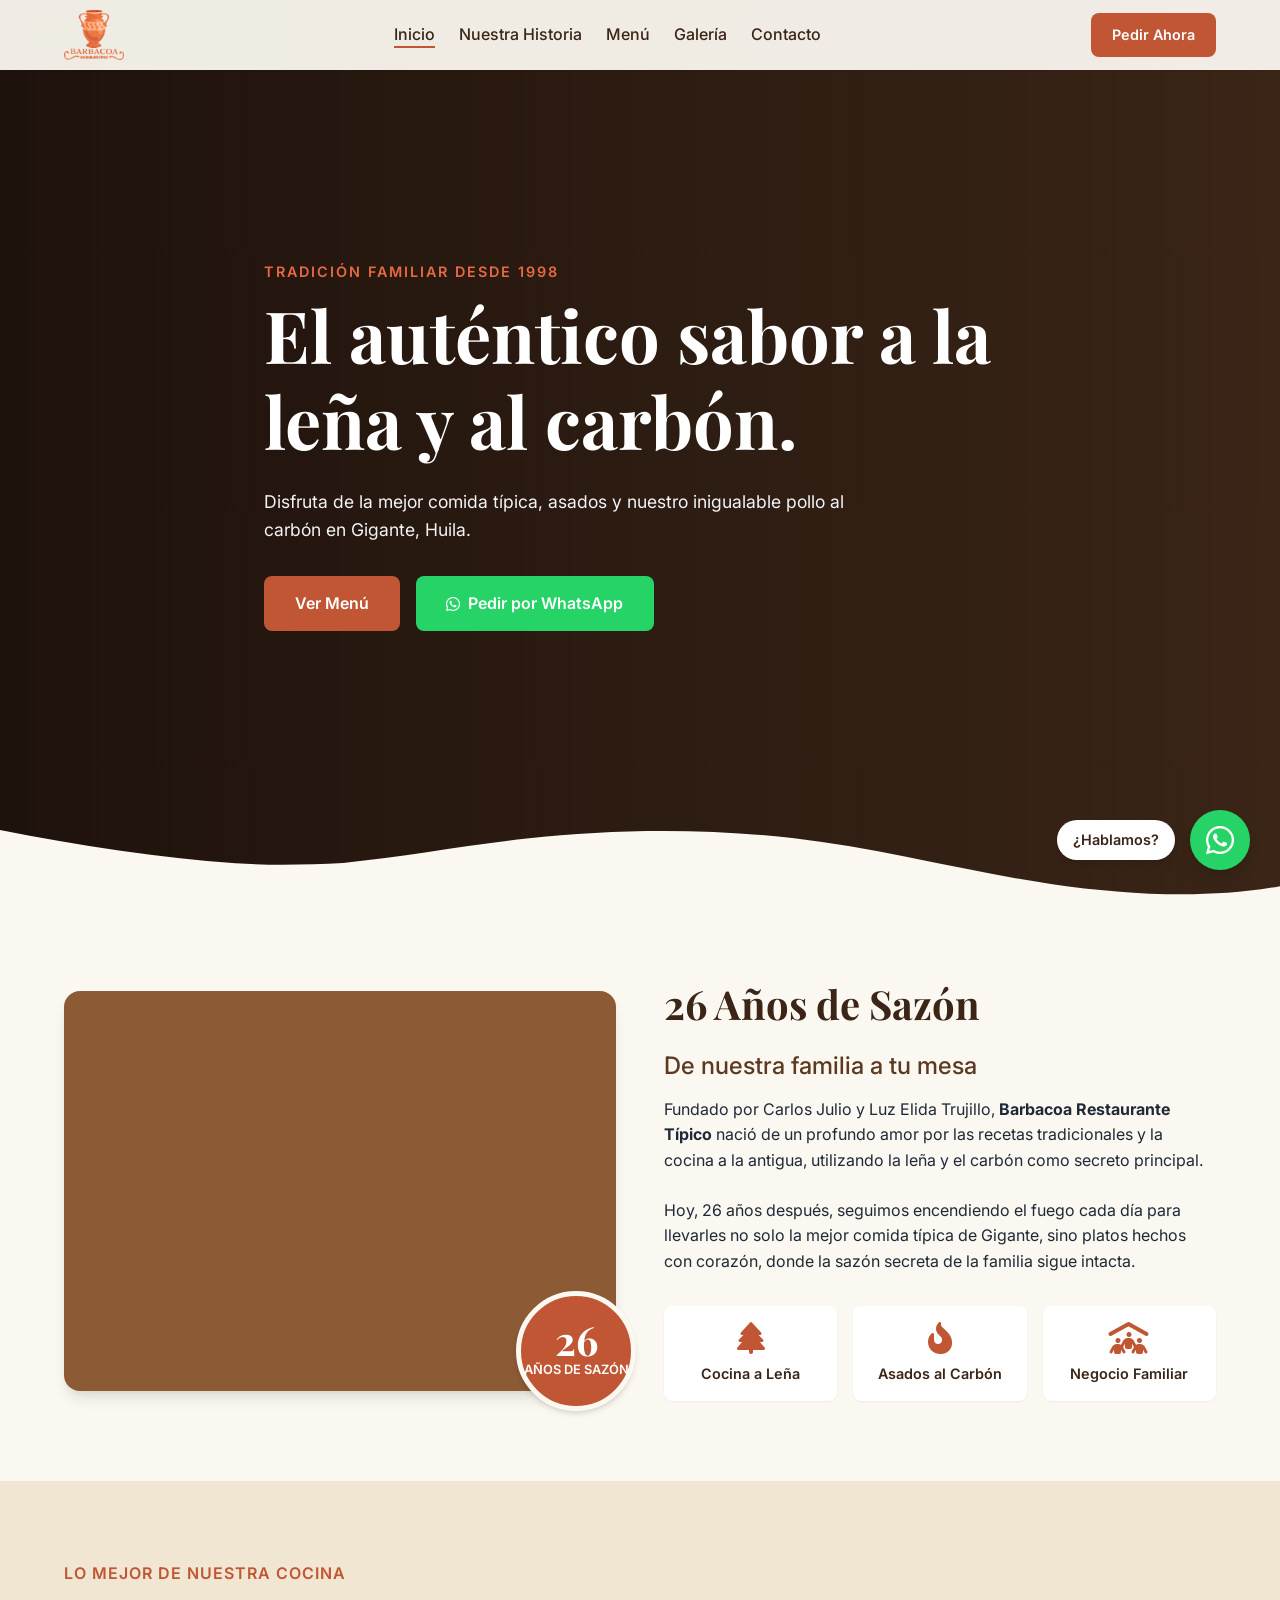
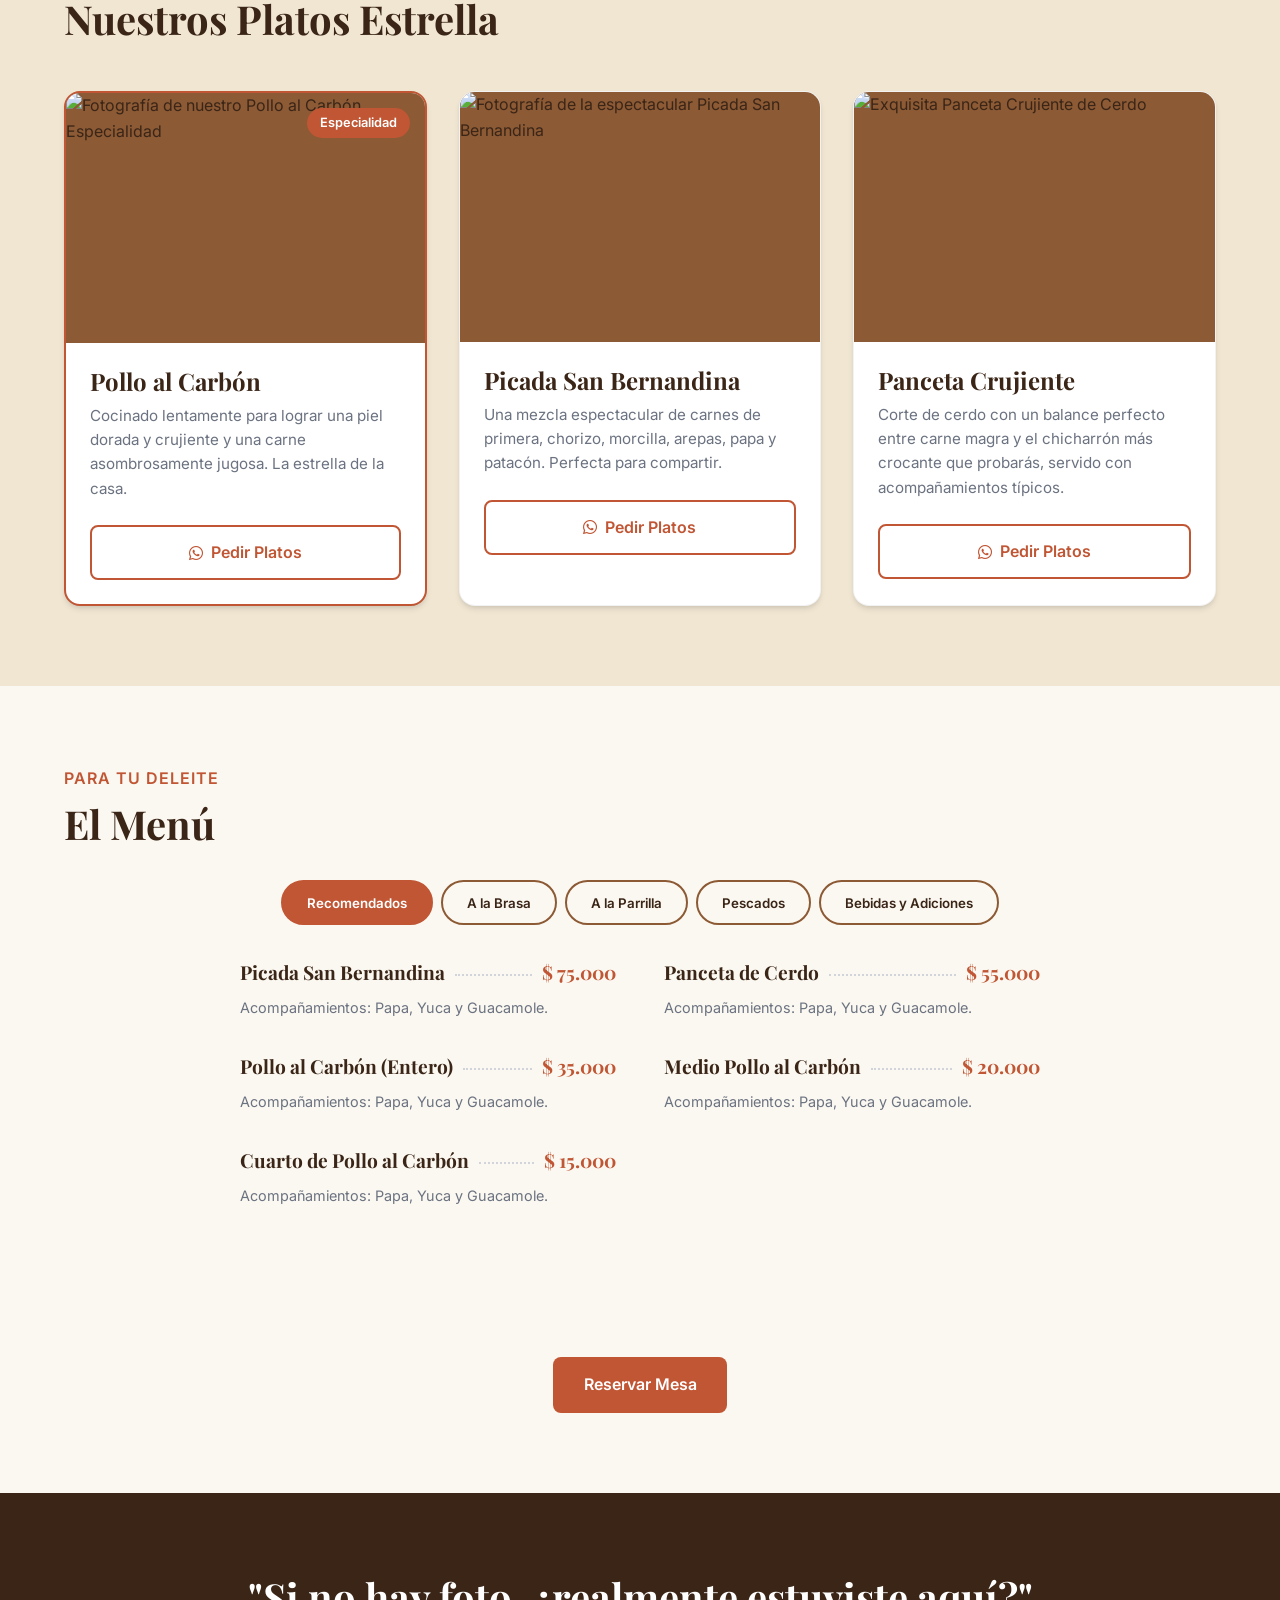
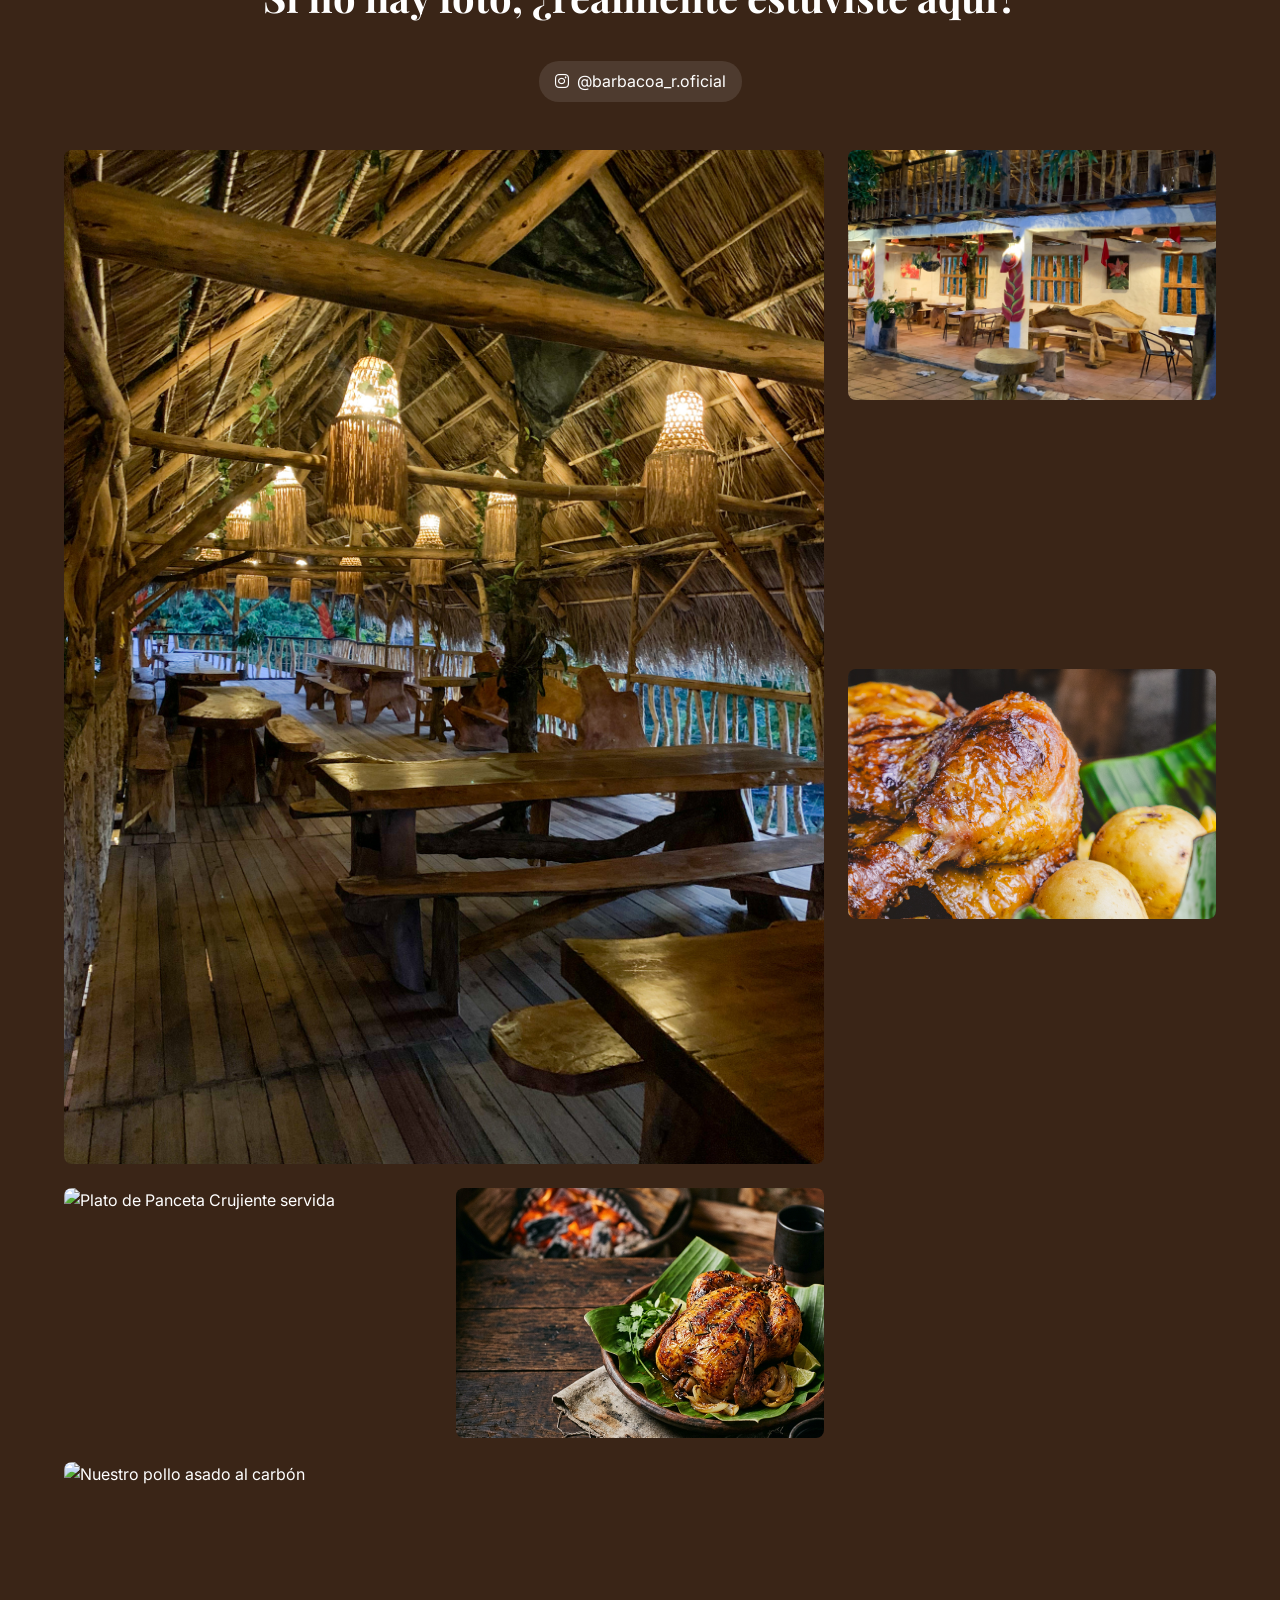
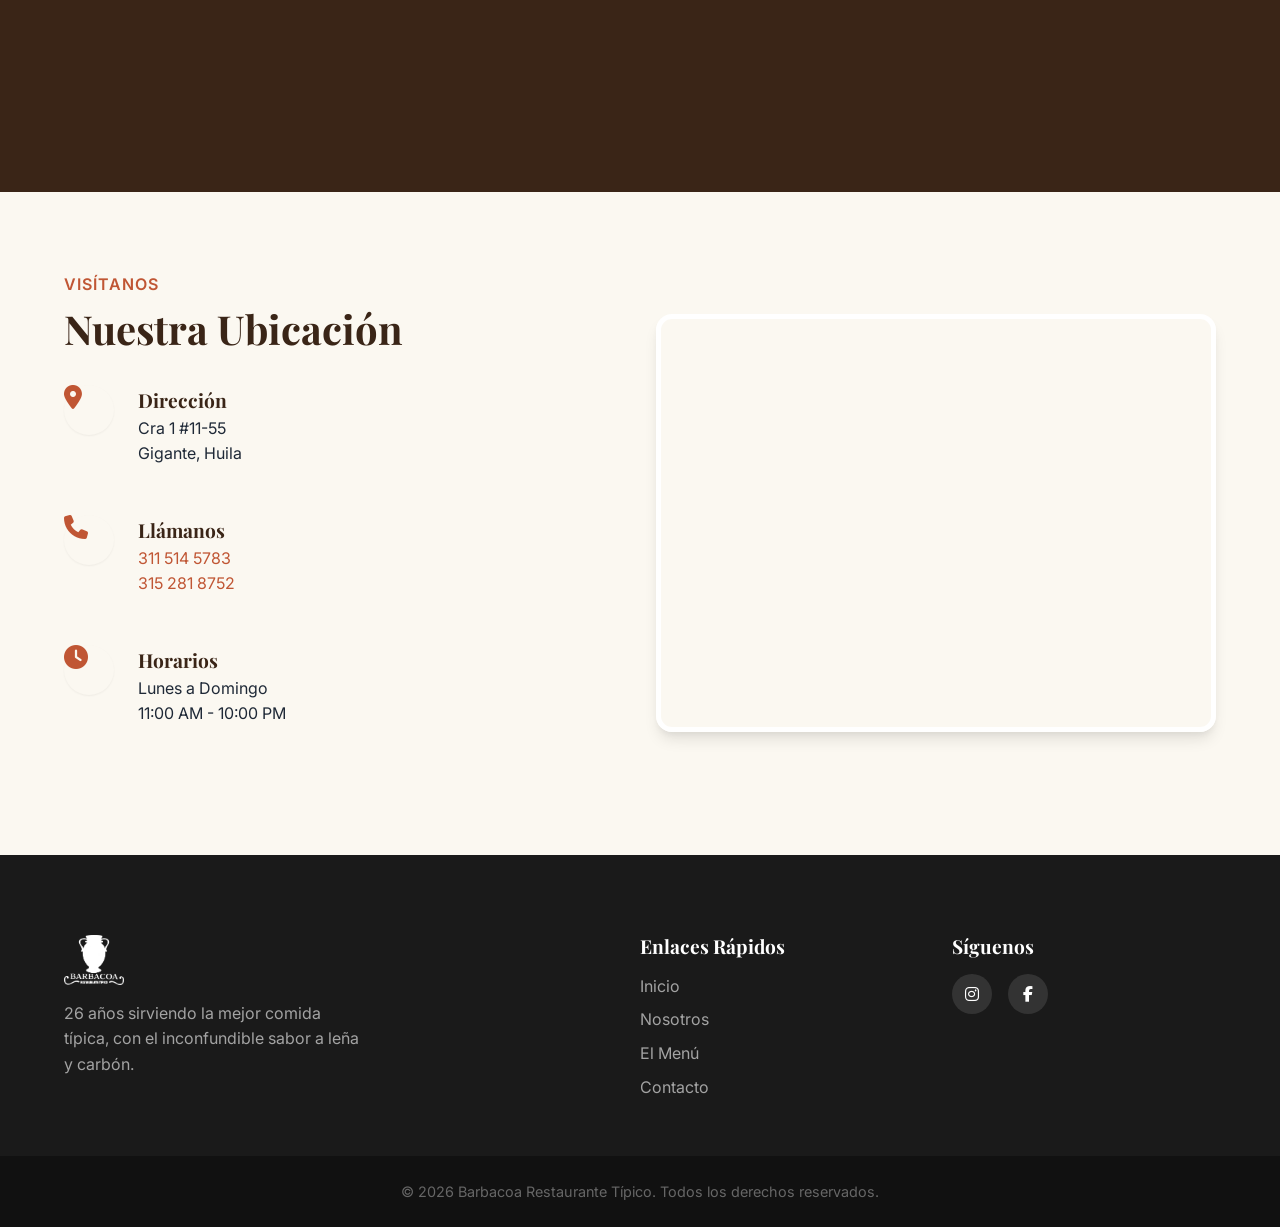
==== commit 80c406c7: "feat: Update menu item prices and reformat long HTML attributes for improved readability." ====
--- a/index.html
+++ b/index.html
@@ -12,7 +12,8 @@
 
     <!-- Open Graph SEO -->
     <meta property="og:title" content="Barbacoa Restaurante Típico | Tradición en Gigante">
-    <meta property="og:description" content="Disfruta de la mejor comida típica, asados y nuestro inigualable pollo al carbón en Gigante, Huila. 26 años de sazón familiar.">
+    <meta property="og:description"
+        content="Disfruta de la mejor comida típica, asados y nuestro inigualable pollo al carbón en Gigante, Huila. 26 años de sazón familiar.">
     <meta property="og:image" content="assets/hero_bg.jpeg">
     <meta property="og:type" content="website">
 
@@ -38,7 +39,8 @@
     <header class="header" id="header">
         <div class="container header-container">
             <a href="#" class="logo">
-                <img src="assets/logo_barbacoa_blanco.png" alt="Logotipo de Barbacoa Restaurante Típico" style="height: 50px; width: auto;">
+                <img src="assets/logo_barbacoa_blanco.png" alt="Logotipo de Barbacoa Restaurante Típico"
+                    style="height: 50px; width: auto;">
             </a>
 
             <nav class="nav" id="nav">
@@ -136,7 +138,8 @@
                     <div class="card premium-card">
                         <div class="card-badge">Especialidad</div>
                         <div class="card-image bg-brown-light">
-                            <img src="assets/pollo_al_carbon.jpeg" alt="Fotografía de nuestro Pollo al Carbón Especialidad" loading="lazy">
+                            <img src="assets/pollo_al_carbon.jpeg"
+                                alt="Fotografía de nuestro Pollo al Carbón Especialidad" loading="lazy">
                         </div>
                         <div class="card-content">
                             <h3>Pollo al Carbón</h3>
@@ -151,7 +154,8 @@
                     <!-- Recomendado 2 -->
                     <div class="card">
                         <div class="card-image bg-brown-light">
-                            <img src="assets/picada_san_bernandina.jpeg" alt="Fotografía de la espectacular Picada San Bernandina" loading="lazy">
+                            <img src="assets/picada_san_bernandina.jpeg"
+                                alt="Fotografía de la espectacular Picada San Bernandina" loading="lazy">
                         </div>
                         <div class="card-content">
                             <h3>Picada San Bernandina</h3>
@@ -166,7 +170,8 @@
                     <!-- Recomendado 3 -->
                     <div class="card">
                         <div class="card-image bg-brown-light">
-                            <img src="assets/panceta_crujiente.jpeg" alt="Exquisita Panceta Crujiente de Cerdo" loading="lazy">
+                            <img src="assets/panceta_crujiente.jpeg" alt="Exquisita Panceta Crujiente de Cerdo"
+                                loading="lazy">
                         </div>
                         <div class="card-content">
                             <h3>Panceta Crujiente</h3>
@@ -207,7 +212,7 @@
                                 <div class="menu-item-header">
                                     <h3 class="menu-item-title">Picada San Bernandina</h3>
                                     <div class="menu-item-dots"></div>
-                                    <span class="menu-item-price">$ 55.000</span>
+                                    <span class="menu-item-price">$ 75.000</span>
                                 </div>
                                 <p class="menu-item-desc">Acompañamientos: Papa, Yuca y Guacamole.</p>
                             </div>
@@ -397,7 +402,7 @@
                                 <div class="menu-item-header">
                                     <h3 class="menu-item-title">Consomé</h3>
                                     <div class="menu-item-dots"></div>
-                                    <span class="menu-item-price">$ 5.000</span>
+                                    <span class="menu-item-price">$ 7.000</span>
                                 </div>
                             </div>
                             <div class="menu-item">
@@ -430,17 +435,23 @@
                 </div>
 
                 <div class="masonry-grid">
-                    <div class="masonry-item"><img src="assets/galeria_2.jpeg" alt="Fotografía del ambiente de Barbacoa Restaurante" loading="lazy">
-                    </div>
-                    <div class="masonry-item"><img src="assets/galeria_2.jpeg" alt="Detalle del asador a leña" loading="lazy">
-                    </div>
-                    <div class="masonry-item"><img src="assets/galeria_3.jpeg" alt="Entrada del restaurante Barbacoa" loading="lazy">
-                    </div>
-                    <div class="masonry-item"><img src="assets/panceta_crujiente.jpeg" alt="Plato de Panceta Crujiente servida" loading="lazy">
-                    </div>
-                    <div class="masonry-item"><img src="assets/historia_bg.jpeg" alt="Instalaciones del restaurante" loading="lazy">
-                    </div>
-                    <div class="masonry-item"><img src="assets/pollo_al_carbon.jpeg" alt="Nuestro pollo asado al carbón" loading="lazy">
+                    <div class="masonry-item"><img src="assets/galeria_2.jpeg"
+                            alt="Fotografía del ambiente de Barbacoa Restaurante" loading="lazy">
+                    </div>
+                    <div class="masonry-item"><img src="assets/galeria_1.jpeg" alt="Detalle del asador a leña"
+                            loading="lazy">
+                    </div>
+                    <div class="masonry-item"><img src="assets/4.JPEG" alt="Entrada del restaurante Barbacoa"
+                            loading="lazy">
+                    </div>
+                    <div class="masonry-item"><img src="assets/panceta_crujiente.jpeg"
+                            alt="Plato de Panceta Crujiente servida" loading="lazy">
+                    </div>
+                    <div class="masonry-item"><img src="assets/hero.png" alt="Instalaciones del restaurante"
+                            loading="lazy">
+                    </div>
+                    <div class="masonry-item"><img src="assets/pollo_al_carbon.jpeg" alt="Nuestro pollo asado al carbón"
+                            loading="lazy">
                     </div>
                 </div>
             </div>
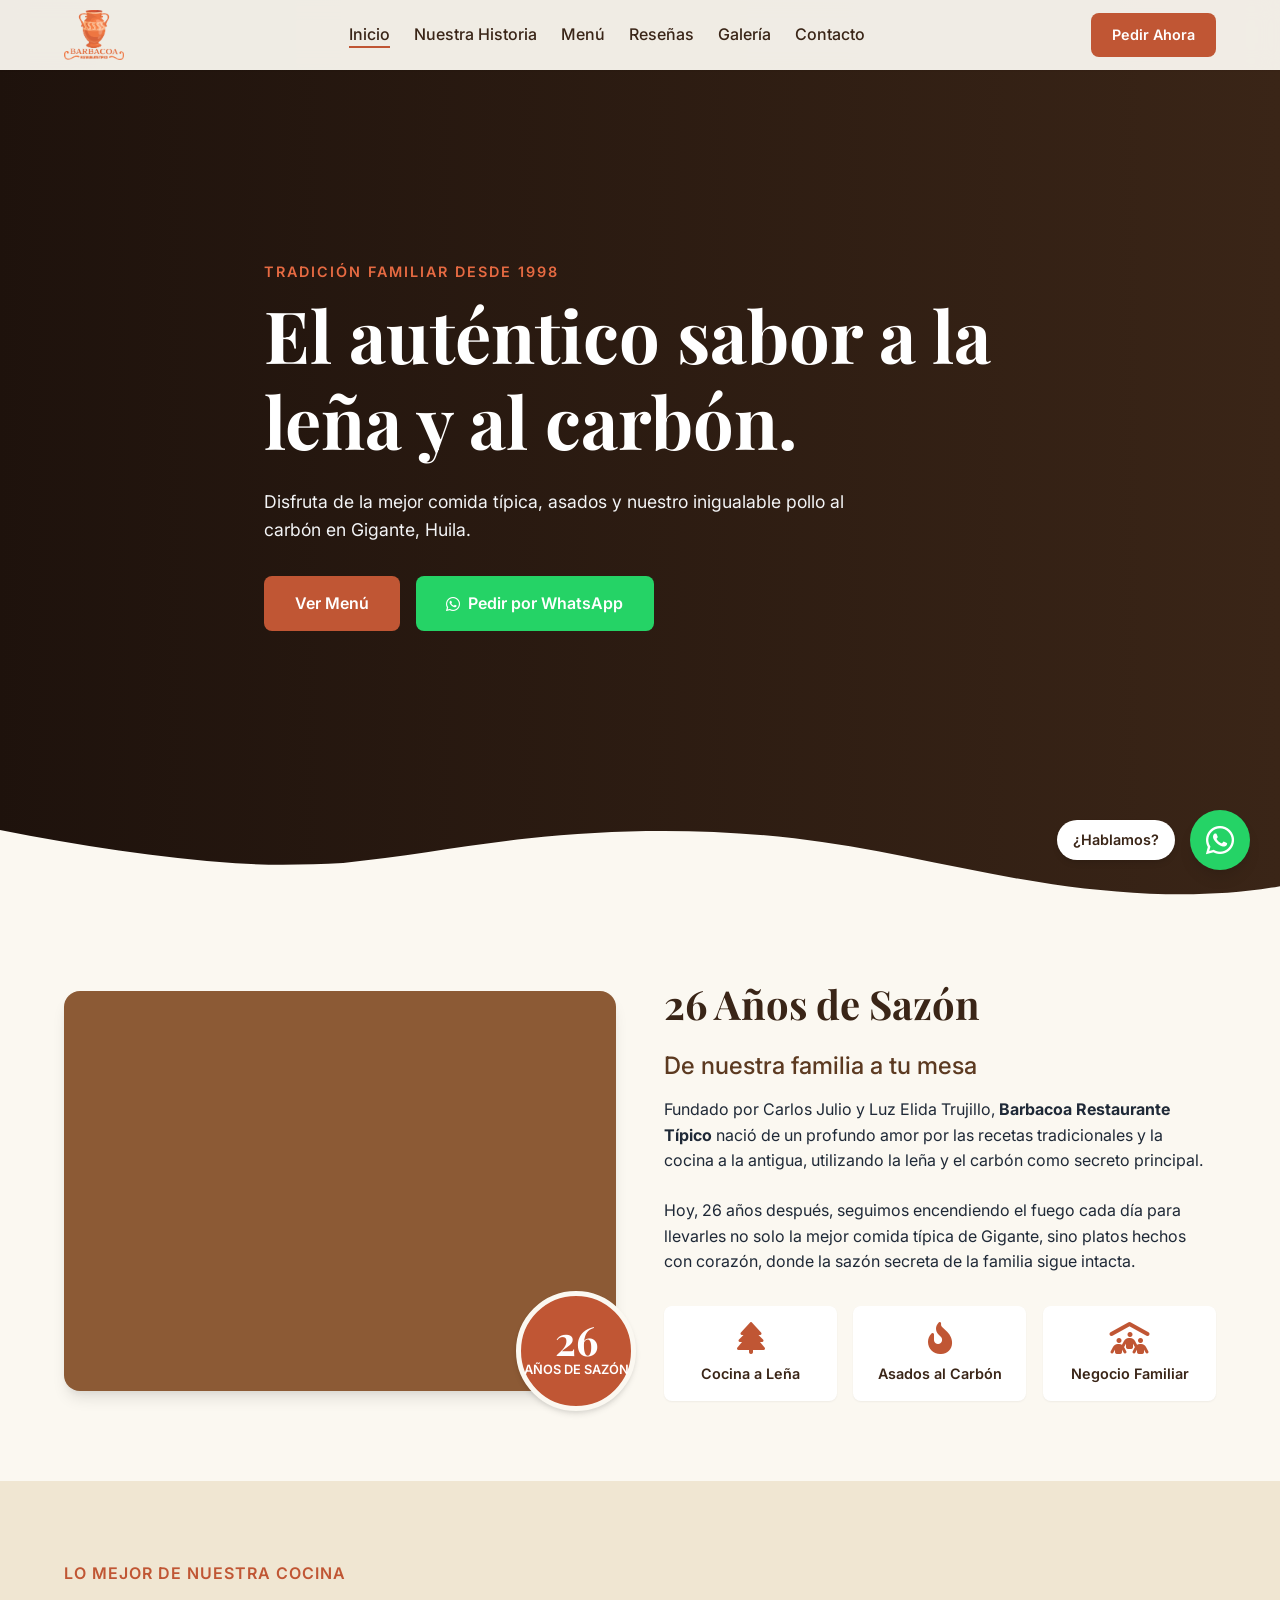
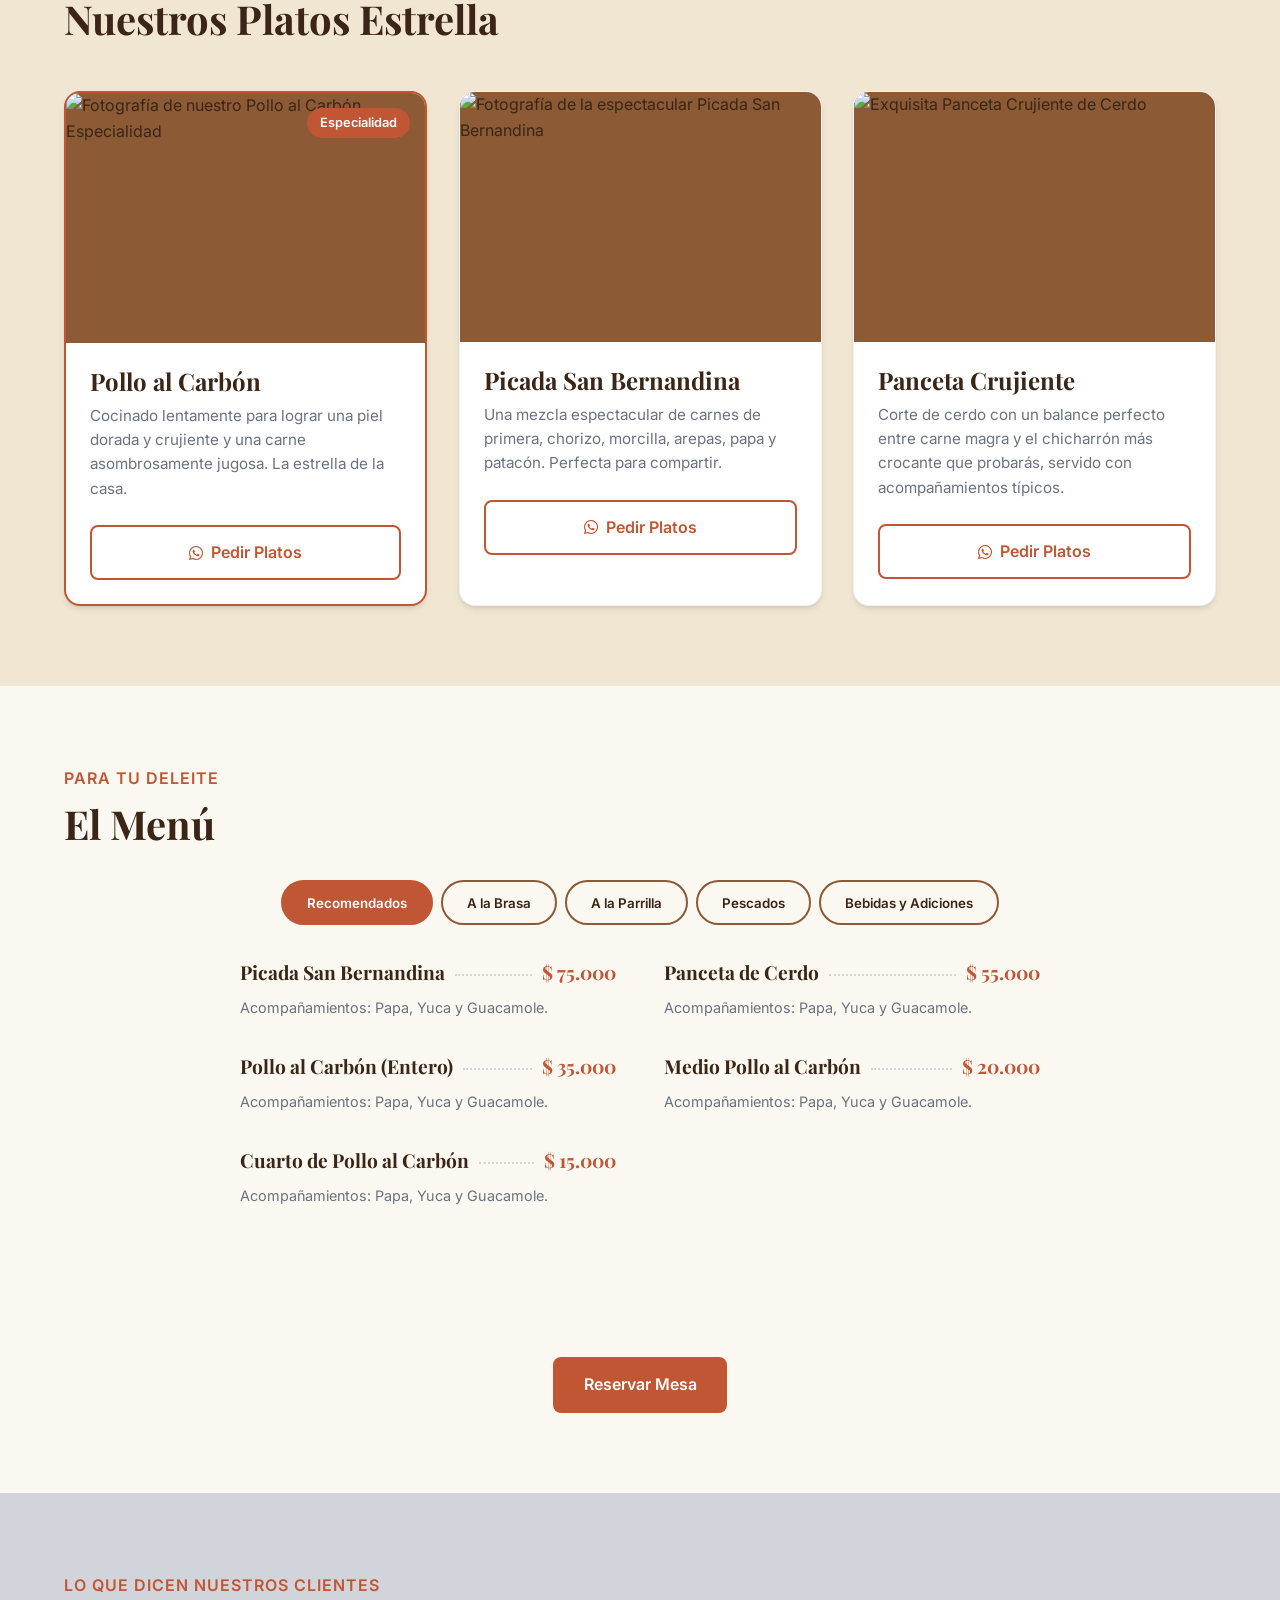
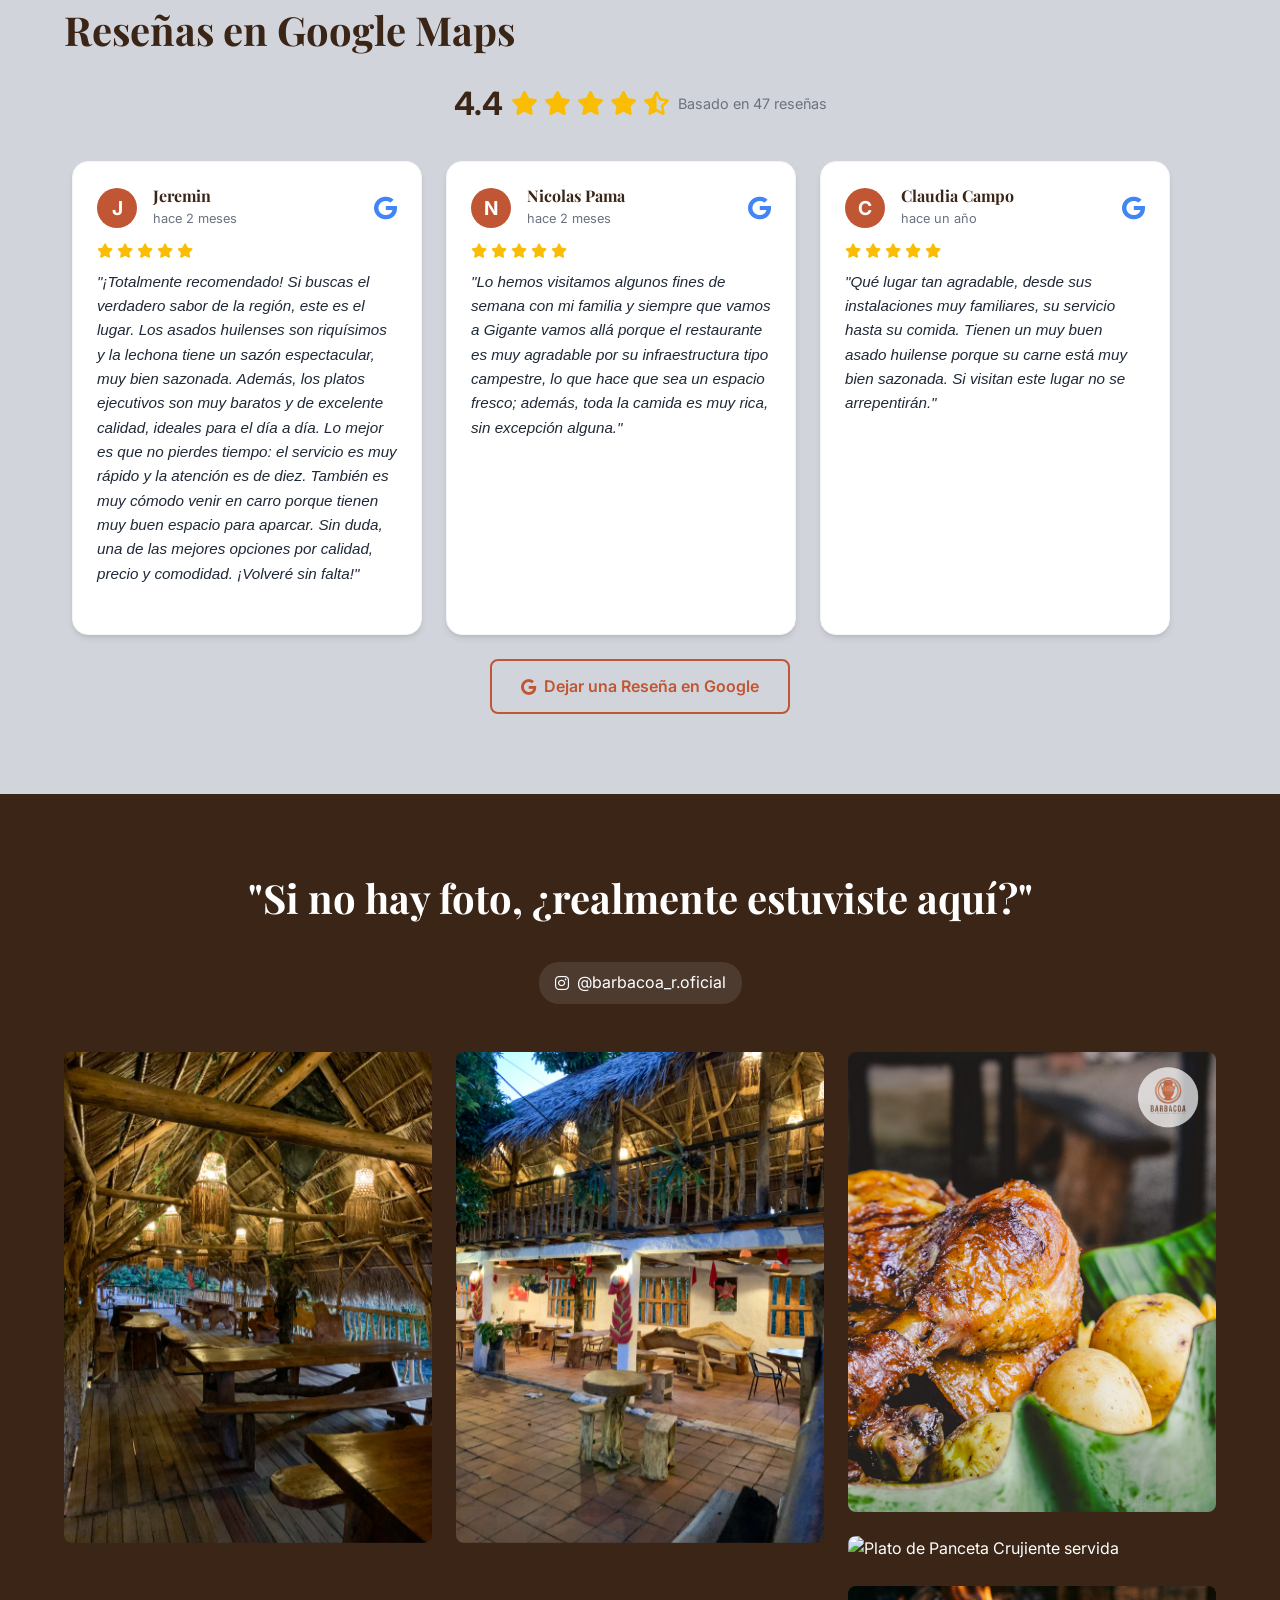
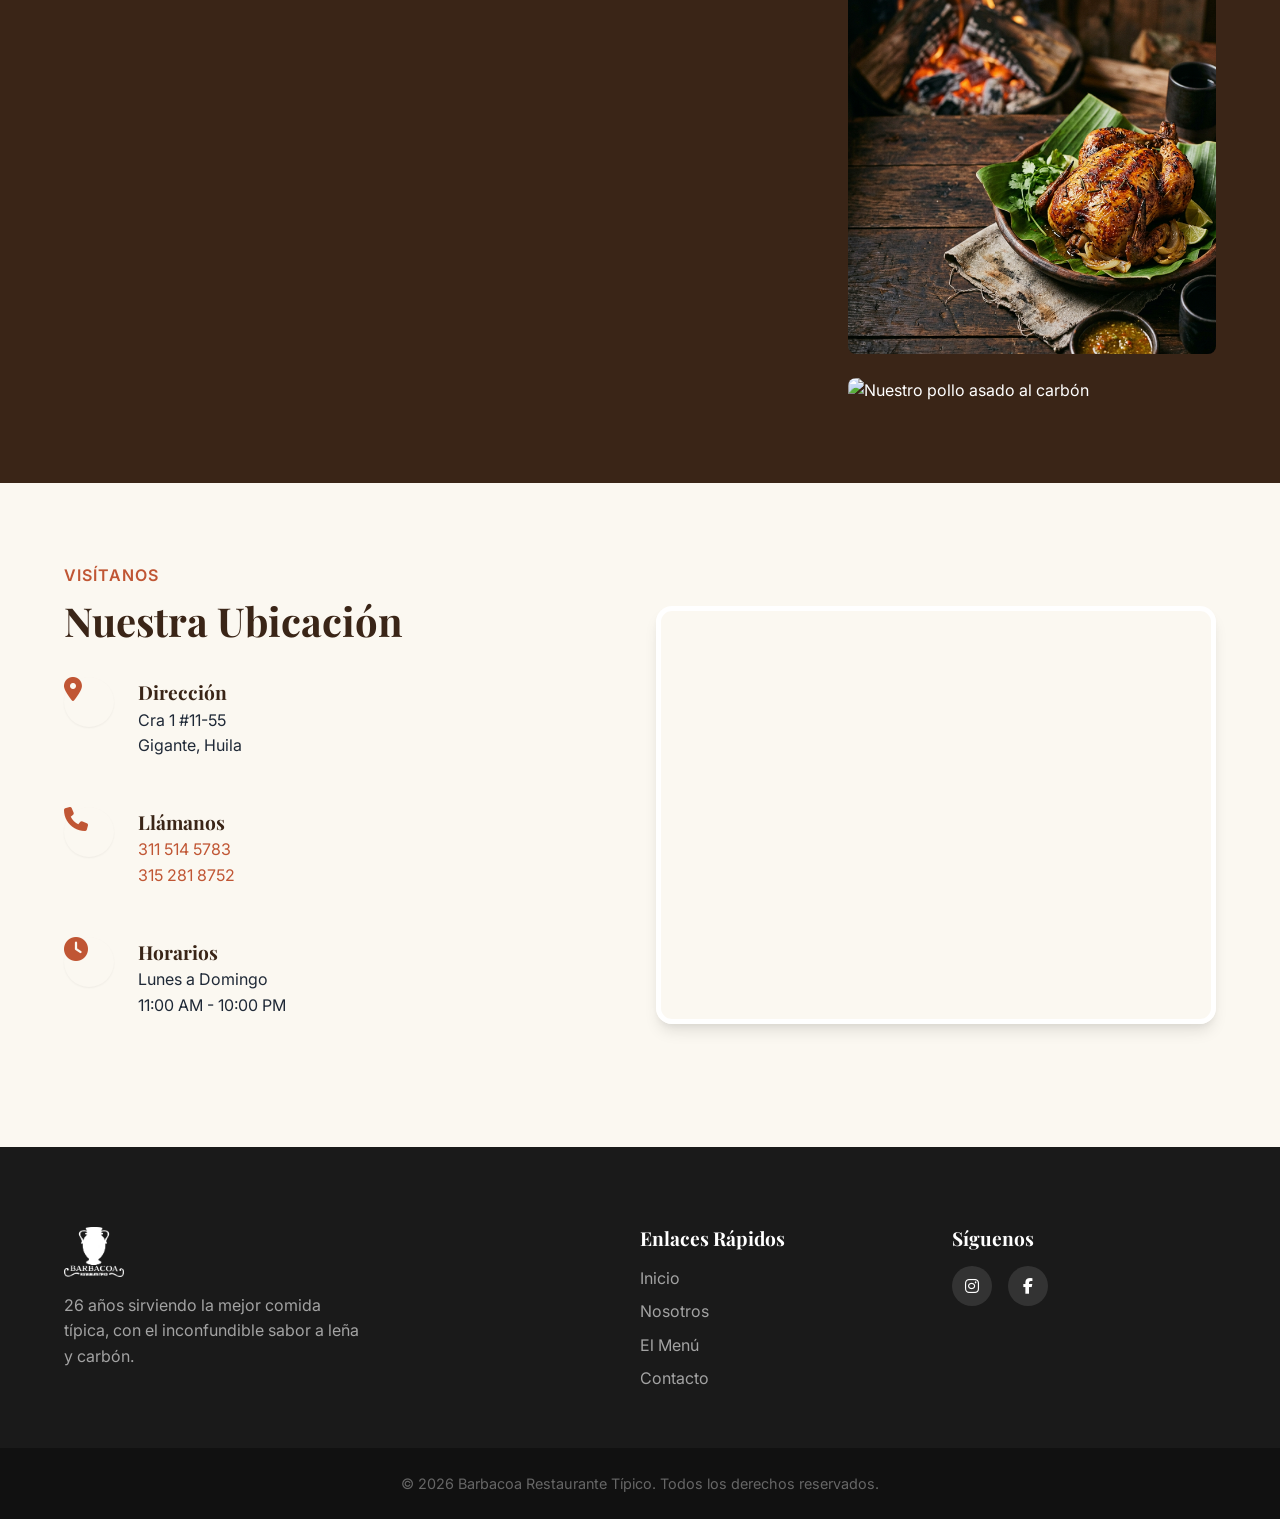
==== commit 0824f65d: "feat: Add Google Maps style reviews section with scroll reveal animations and refactor masonry grid " ====
--- a/index.html
+++ b/index.html
@@ -48,6 +48,7 @@
                     <li class="nav-item"><a href="#inicio" class="nav-link active">Inicio</a></li>
                     <li class="nav-item"><a href="#historia" class="nav-link">Nuestra Historia</a></li>
                     <li class="nav-item"><a href="#menu" class="nav-link">Menú</a></li>
+                    <li class="nav-item"><a href="#resenas" class="nav-link">Reseñas</a></li>
                     <li class="nav-item"><a href="#galeria" class="nav-link">Galería</a></li>
                     <li class="nav-item"><a href="#contacto" class="nav-link">Contacto</a></li>
                 </ul>
@@ -423,6 +424,103 @@
             </div>
         </section>
 
+        <!-- Reseñas de Clientes (Google Maps Simulation) -->
+        <section class="reseñas bg-gray" id="resenas">
+            <div class="container">
+                <div class="section-header center">
+                    <span class="section-subtitle">Lo que dicen nuestros clientes</span>
+                    <h2 class="section-title">Reseñas en Google Maps</h2>
+                    <div class="google-rating">
+                        <span class="rating-number">4.4</span>
+                        <div class="stars">
+                            <i class="fa-solid fa-star text-warning"></i>
+                            <i class="fa-solid fa-star text-warning"></i>
+                            <i class="fa-solid fa-star text-warning"></i>
+                            <i class="fa-solid fa-star text-warning"></i>
+                            <i class="fa-solid fa-star-half-stroke text-warning"></i>
+                        </div>
+                        <span class="rating-text">Basado en 47 reseñas</span>
+                    </div>
+                </div>
+
+                <div class="reviews-slider">
+                    <div class="reviews-track">
+                        <!-- Review 1 -->
+                        <div class="review-card">
+                            <div class="review-header">
+                                <div class="reviewer-info">
+                                    <div class="reviewer-avatar">J</div>
+                                    <div>
+                                        <h4 class="reviewer-name">Jeremin</h4>
+                                        <span class="review-date">hace 2 meses</span>
+                                    </div>
+                                </div>
+                                <i class="fa-brands fa-google google-icon"></i>
+                            </div>
+                            <div class="stars small-stars">
+                                <i class="fa-solid fa-star text-warning"></i>
+                                <i class="fa-solid fa-star text-warning"></i>
+                                <i class="fa-solid fa-star text-warning"></i>
+                                <i class="fa-solid fa-star text-warning"></i>
+                                <i class="fa-solid fa-star text-warning"></i>
+                            </div>
+                            <p class="review-text">"¡Totalmente recomendado! Si buscas el verdadero sabor de la región, este es el lugar. Los asados huilenses son riquísimos y la lechona tiene un sazón espectacular, muy bien sazonada. Además, los platos ejecutivos son muy baratos y de excelente calidad, ideales para el día a día. Lo mejor es que no pierdes tiempo: el servicio es muy rápido y la atención es de diez. También es muy cómodo venir en carro porque tienen muy buen espacio para aparcar. Sin duda, una de las mejores opciones por calidad, precio y comodidad. ¡Volveré sin falta!"</p>
+                        </div>
+                        
+                        <!-- Review 2 -->
+                        <div class="review-card">
+                            <div class="review-header">
+                                <div class="reviewer-info">
+                                    <div class="reviewer-avatar bg-blue">N</div>
+                                    <div>
+                                        <h4 class="reviewer-name">Nicolas Pama</h4>
+                                        <span class="review-date">hace 2 meses</span>
+                                    </div>
+                                </div>
+                                <i class="fa-brands fa-google google-icon"></i>
+                            </div>
+                            <div class="stars small-stars">
+                                <i class="fa-solid fa-star text-warning"></i>
+                                <i class="fa-solid fa-star text-warning"></i>
+                                <i class="fa-solid fa-star text-warning"></i>
+                                <i class="fa-solid fa-star text-warning"></i>
+                                <i class="fa-solid fa-star text-warning"></i>
+                            </div>
+                            <p class="review-text">"Lo hemos visitamos algunos fines de semana con mi familia y siempre que vamos a Gigante vamos allá porque el restaurante es muy agradable por su infraestructura tipo campestre, lo que hace que sea un espacio fresco; además, toda la camida es muy rica, sin excepción alguna."</p>
+                        </div>
+
+                        <!-- Review 3 -->
+                        <div class="review-card">
+                            <div class="review-header">
+                                <div class="reviewer-info">
+                                    <div class="reviewer-avatar bg-green">C</div>
+                                    <div>
+                                        <h4 class="reviewer-name">Claudia Campo</h4>
+                                        <span class="review-date">hace un año</span>
+                                    </div>
+                                </div>
+                                <i class="fa-brands fa-google google-icon"></i>
+                            </div>
+                            <div class="stars small-stars">
+                                <i class="fa-solid fa-star text-warning"></i>
+                                <i class="fa-solid fa-star text-warning"></i>
+                                <i class="fa-solid fa-star text-warning"></i>
+                                <i class="fa-solid fa-star text-warning"></i>
+                                <i class="fa-solid fa-star text-warning"></i>
+                            </div>
+                            <p class="review-text">"Qué lugar tan agradable, desde sus instalaciones muy familiares, su servicio hasta su comida. Tienen un muy buen asado huilense porque su carne está muy bien sazonada. Si visitan este lugar no se arrepentirán."</p>
+                        </div>
+                    </div>
+                </div>
+
+                <div class="text-center mt-4">
+                    <a href="https://maps.google.com/?q=Barbacoa+Restaurante+Tipico+Gigante" target="_blank" class="btn btn-outline-primary">
+                        <i class="fa-brands fa-google"></i> Dejar una Reseña en Google
+                    </a>
+                </div>
+            </div>
+        </section>
+
         <!-- Galeria Social Section -->
         <section class="galeria" id="galeria">
             <div class="container galeria-container">
@@ -436,22 +534,22 @@
 
                 <div class="masonry-grid">
                     <div class="masonry-item"><img src="assets/galeria_2.jpeg"
-                            alt="Fotografía del ambiente de Barbacoa Restaurante" loading="lazy">
+                            alt="Fotografía del ambiente de Barbacoa Restaurante" loading="lazy" decoding="async">
                     </div>
                     <div class="masonry-item"><img src="assets/galeria_1.jpeg" alt="Detalle del asador a leña"
-                            loading="lazy">
+                            loading="lazy" decoding="async">
                     </div>
                     <div class="masonry-item"><img src="assets/4.JPEG" alt="Entrada del restaurante Barbacoa"
-                            loading="lazy">
+                            loading="lazy" decoding="async">
                     </div>
                     <div class="masonry-item"><img src="assets/panceta_crujiente.jpeg"
-                            alt="Plato de Panceta Crujiente servida" loading="lazy">
+                            alt="Plato de Panceta Crujiente servida" loading="lazy" decoding="async">
                     </div>
                     <div class="masonry-item"><img src="assets/hero.png" alt="Instalaciones del restaurante"
-                            loading="lazy">
+                            loading="lazy" decoding="async">
                     </div>
                     <div class="masonry-item"><img src="assets/pollo_al_carbon.jpeg" alt="Nuestro pollo asado al carbón"
-                            loading="lazy">
+                            loading="lazy" decoding="async">
                     </div>
                 </div>
             </div>
--- a/index.css
+++ b/index.css
@@ -769,43 +769,36 @@
 }
 
 .masonry-grid {
-    display: grid;
-    grid-template-columns: repeat(2, 1fr);
-    gap: var(--spacing-2);
-    /* Altura automatica para simular masonry en CSS basico */
+    columns: 2;
+    column-gap: var(--spacing-4);
 }
 
 @media (min-width: 768px) {
     .masonry-grid {
-        grid-template-columns: repeat(3, 1fr);
-        gap: var(--spacing-4);
+        columns: 3;
     }
 }
 
 .masonry-item {
+    break-inside: avoid;
+    margin-bottom: var(--spacing-4);
     border-radius: var(--radius-md);
     overflow: hidden;
     position: relative;
-    height: 250px;
-}
-
-/* En caso de usar grid asimetrico para darle el look "Instagram" */
-@media (min-width: 768px) {
-    .masonry-item:nth-child(1) { grid-column: span 2; grid-row: span 2; height: 100%;}
-    .masonry-item:nth-child(2) { height: 250px; }
-    .masonry-item:nth-child(3) { height: 250px; }
-    .masonry-item:nth-child(6) { grid-column: span 2; }
+    /* Remover grid-column span y alturas forzadas para que fluya natural */
 }
 
 .masonry-item img {
     width: 100%;
-    height: 100%;
+    height: auto;
+    display: block;
     object-fit: cover;
     transition: transform 0.5s ease;
+    will-change: transform;
 }
 
 .masonry-item:hover img {
-    transform: scale(1.1);
+    transform: scale(1.05);
 }
 
 /* ==========================================================================
@@ -1009,3 +1002,125 @@
         font-size: 0.8rem;
     }
 }
+
+/* ==========================================================================
+   Sección Reseñas (Google Maps Style)
+   ========================================================================== */
+.reseñas {
+    padding: var(--spacing-12) 0;
+}
+
+.google-rating {
+    display: flex;
+    flex-wrap: wrap;
+    align-items: center;
+    justify-content: center;
+    gap: var(--spacing-2);
+    margin-top: var(--spacing-3);
+}
+
+.rating-number {
+    font-size: 2rem;
+    font-weight: 700;
+    color: var(--clr-charcoal);
+}
+
+.text-warning { color: #fbbc04; }
+.bg-blue { background-color: #4285f4; }
+.bg-green { background-color: #0f9d58; }
+
+.google-rating .stars {
+    font-size: 1.5rem;
+}
+
+.rating-text {
+    font-size: 0.9rem;
+    color: var(--clr-gray-500);
+}
+
+.reviews-slider {
+    margin-top: var(--spacing-6);
+    overflow-x: auto;
+    padding-bottom: var(--spacing-4);
+    scroll-snap-type: x mandatory;
+    scrollbar-width: none; /* Firefox */
+}
+.reviews-slider::-webkit-scrollbar { display: none; }
+
+.reviews-track {
+    display: flex;
+    gap: var(--spacing-4);
+    width: max-content;
+    padding: 0 var(--spacing-2);
+}
+
+.review-card {
+    background: var(--clr-white);
+    padding: var(--spacing-4);
+    border-radius: var(--radius-lg);
+    box-shadow: var(--shadow-md);
+    width: 350px;
+    scroll-snap-align: center;
+    transition: var(--transition);
+    border: 1px solid var(--clr-gray-100);
+}
+.review-card:hover { transform: translateY(-5px); box-shadow: var(--shadow-lg); }
+
+.review-header {
+    display: flex;
+    justify-content: space-between;
+    align-items: center;
+    margin-bottom: var(--spacing-2);
+}
+
+.reviewer-info {
+    display: flex;
+    align-items: center;
+    gap: var(--spacing-3);
+}
+
+.reviewer-avatar {
+    width: 40px;
+    height: 40px;
+    border-radius: 50%;
+    background-color: var(--clr-terracotta);
+    color: white;
+    display: flex;
+    align-items: center;
+    justify-content: center;
+    font-weight: bold;
+    font-size: 1.2rem;
+}
+
+.reviewer-name { font-size: 1rem; margin: 0; }
+.review-date { font-size: 0.8rem; color: var(--clr-gray-500); }
+.google-icon { color: #4285f4; font-size: 1.5rem; }
+.small-stars { font-size: 0.9rem; margin-bottom: var(--spacing-2); }
+.review-text { font-size: 0.95rem; color: var(--clr-gray-800); font-style: italic; }
+
+/* ==========================================================================
+   Global Animations (Reveal) e Interactividad
+   ========================================================================== */
+.reveal {
+    opacity: 0;
+    transform: translateY(30px);
+    transition: all 0.8s cubic-bezier(0.5, 0, 0, 1);
+    will-change: opacity, transform; /* Hardware Acceleration for smooth scrolling */
+}
+
+.reveal.active {
+    opacity: 1;
+    transform: translateY(0);
+}
+
+/* Enhancing Hover States */
+.card { transition: all 0.3s cubic-bezier(0.25, 0.46, 0.45, 0.94); }
+.card:hover {
+    transform: translateY(-12px) scale(1.02);
+    box-shadow: 0 20px 25px -5px rgba(0, 0, 0, 0.15), 0 10px 10px -5px rgba(0, 0, 0, 0.1);
+}
+
+.btn-primary:active, .btn-whatsapp:active {
+    transform: translateY(0) scale(0.95);
+    box-shadow: var(--shadow-sm);
+}
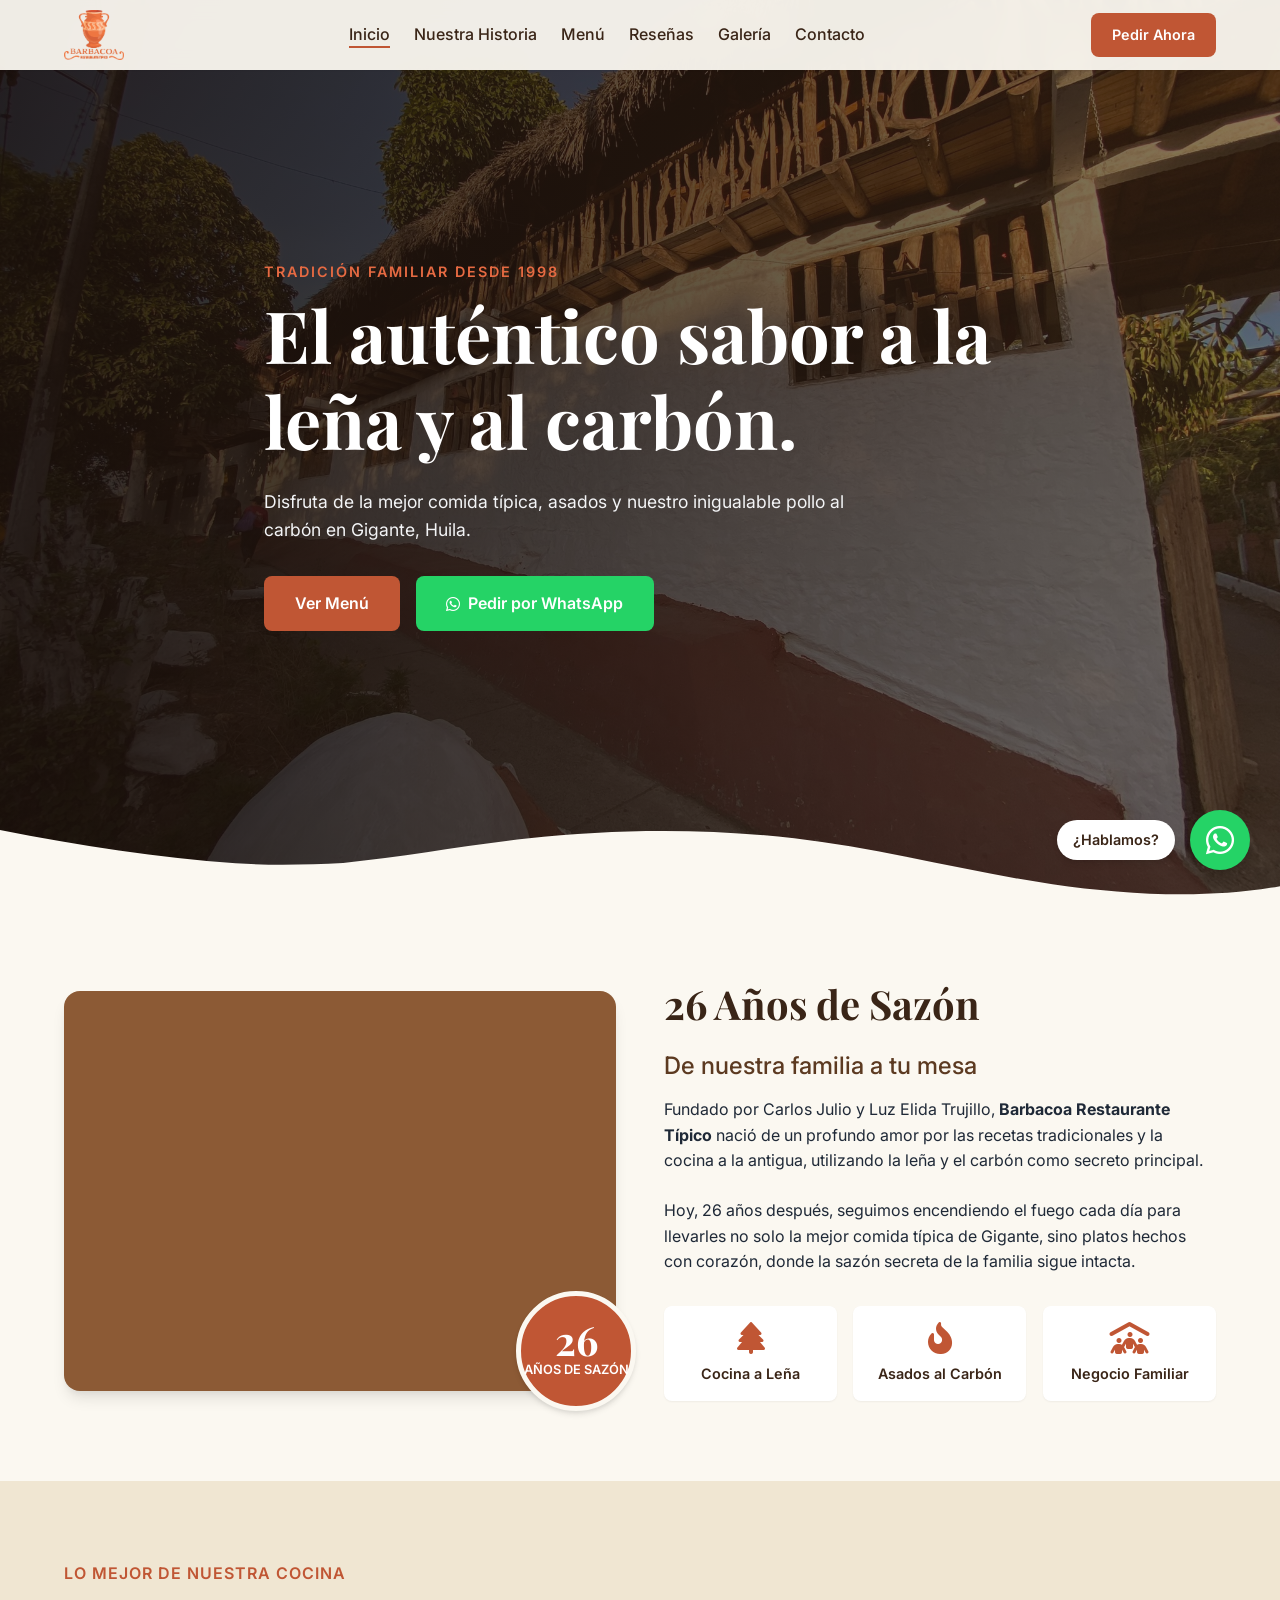
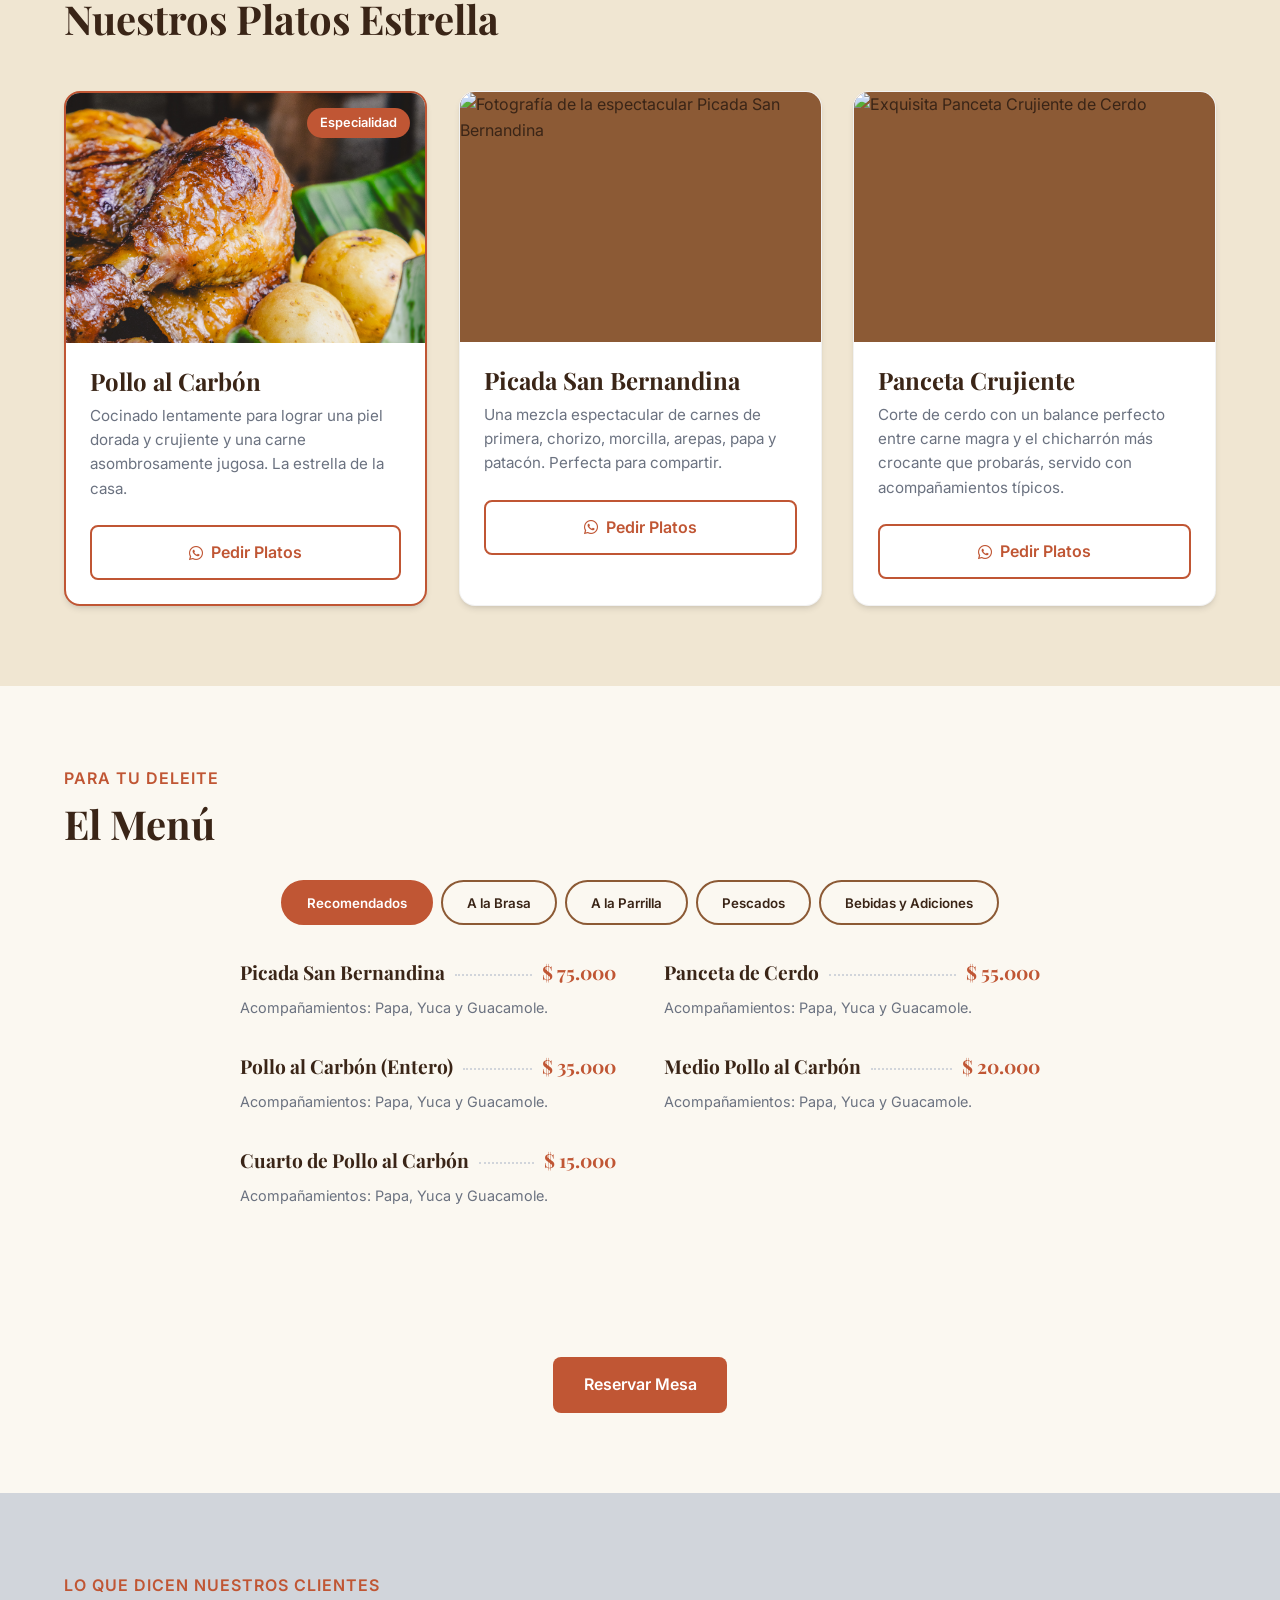
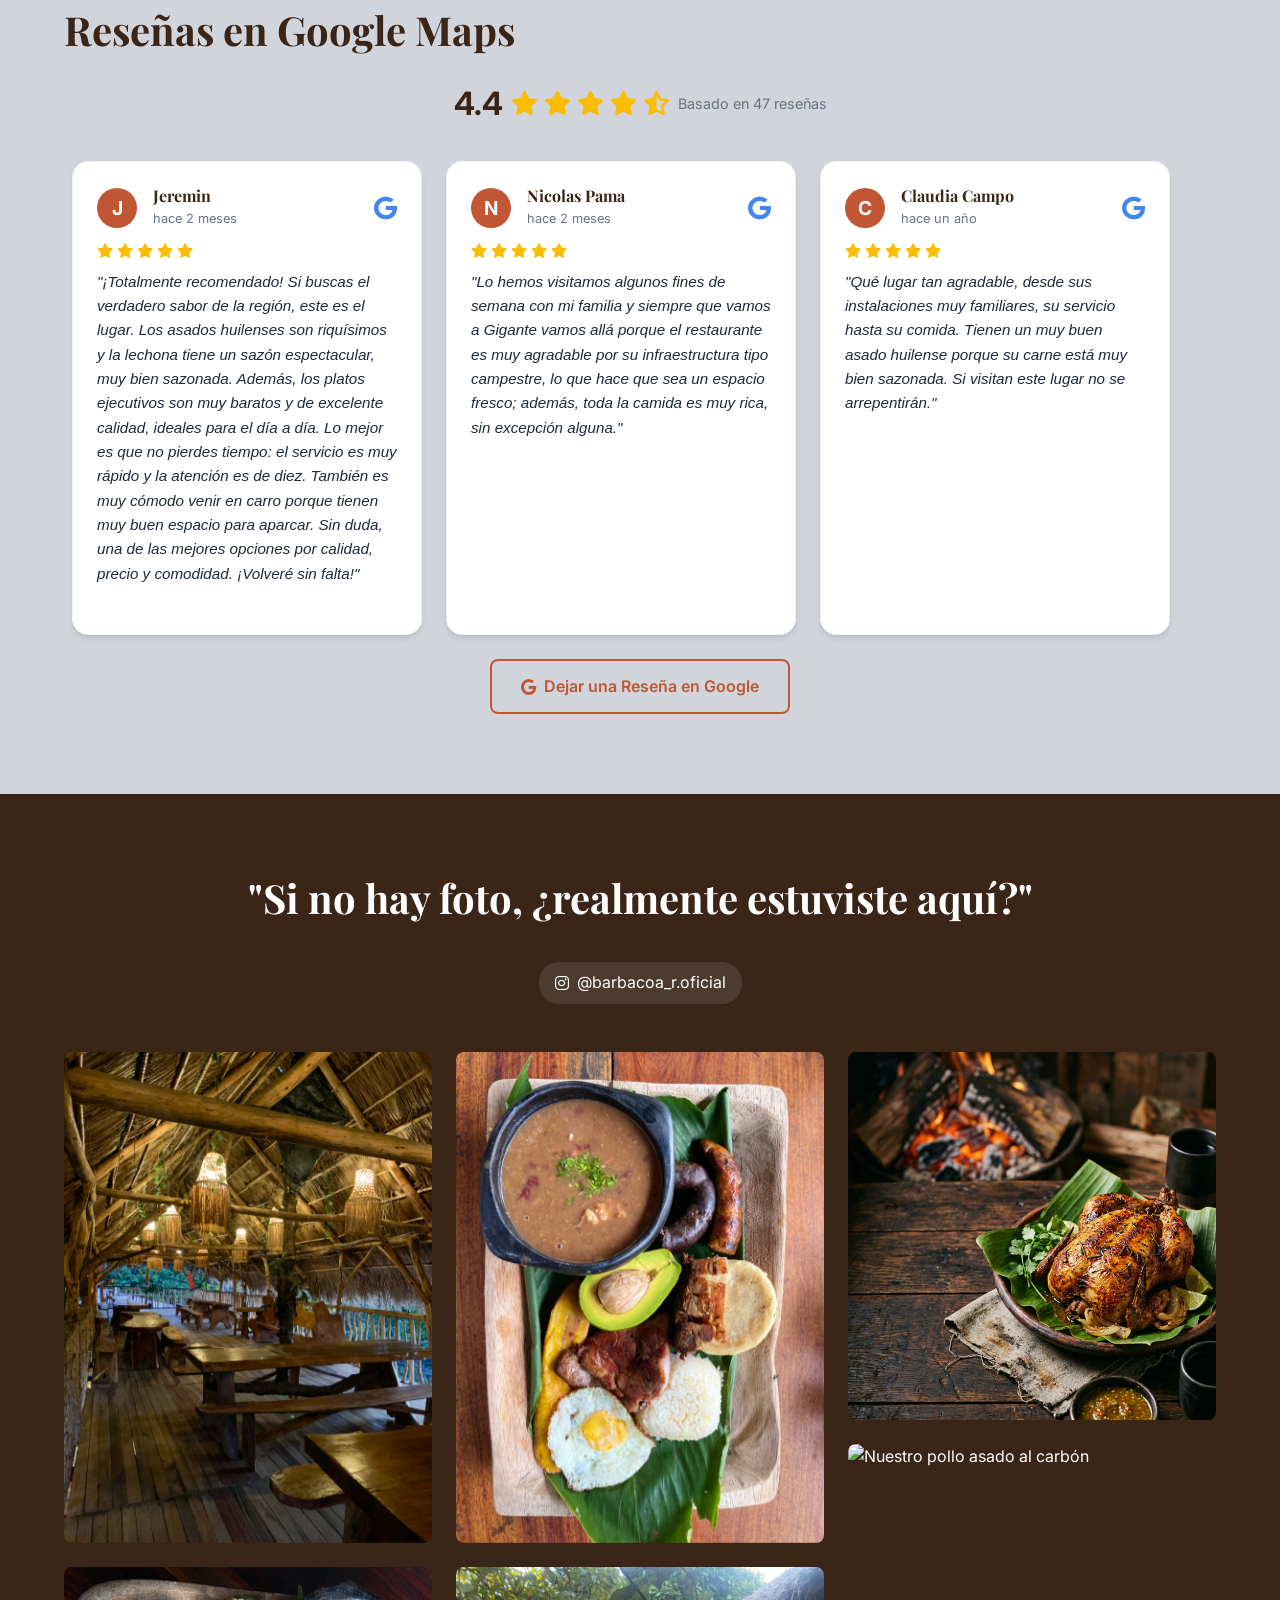
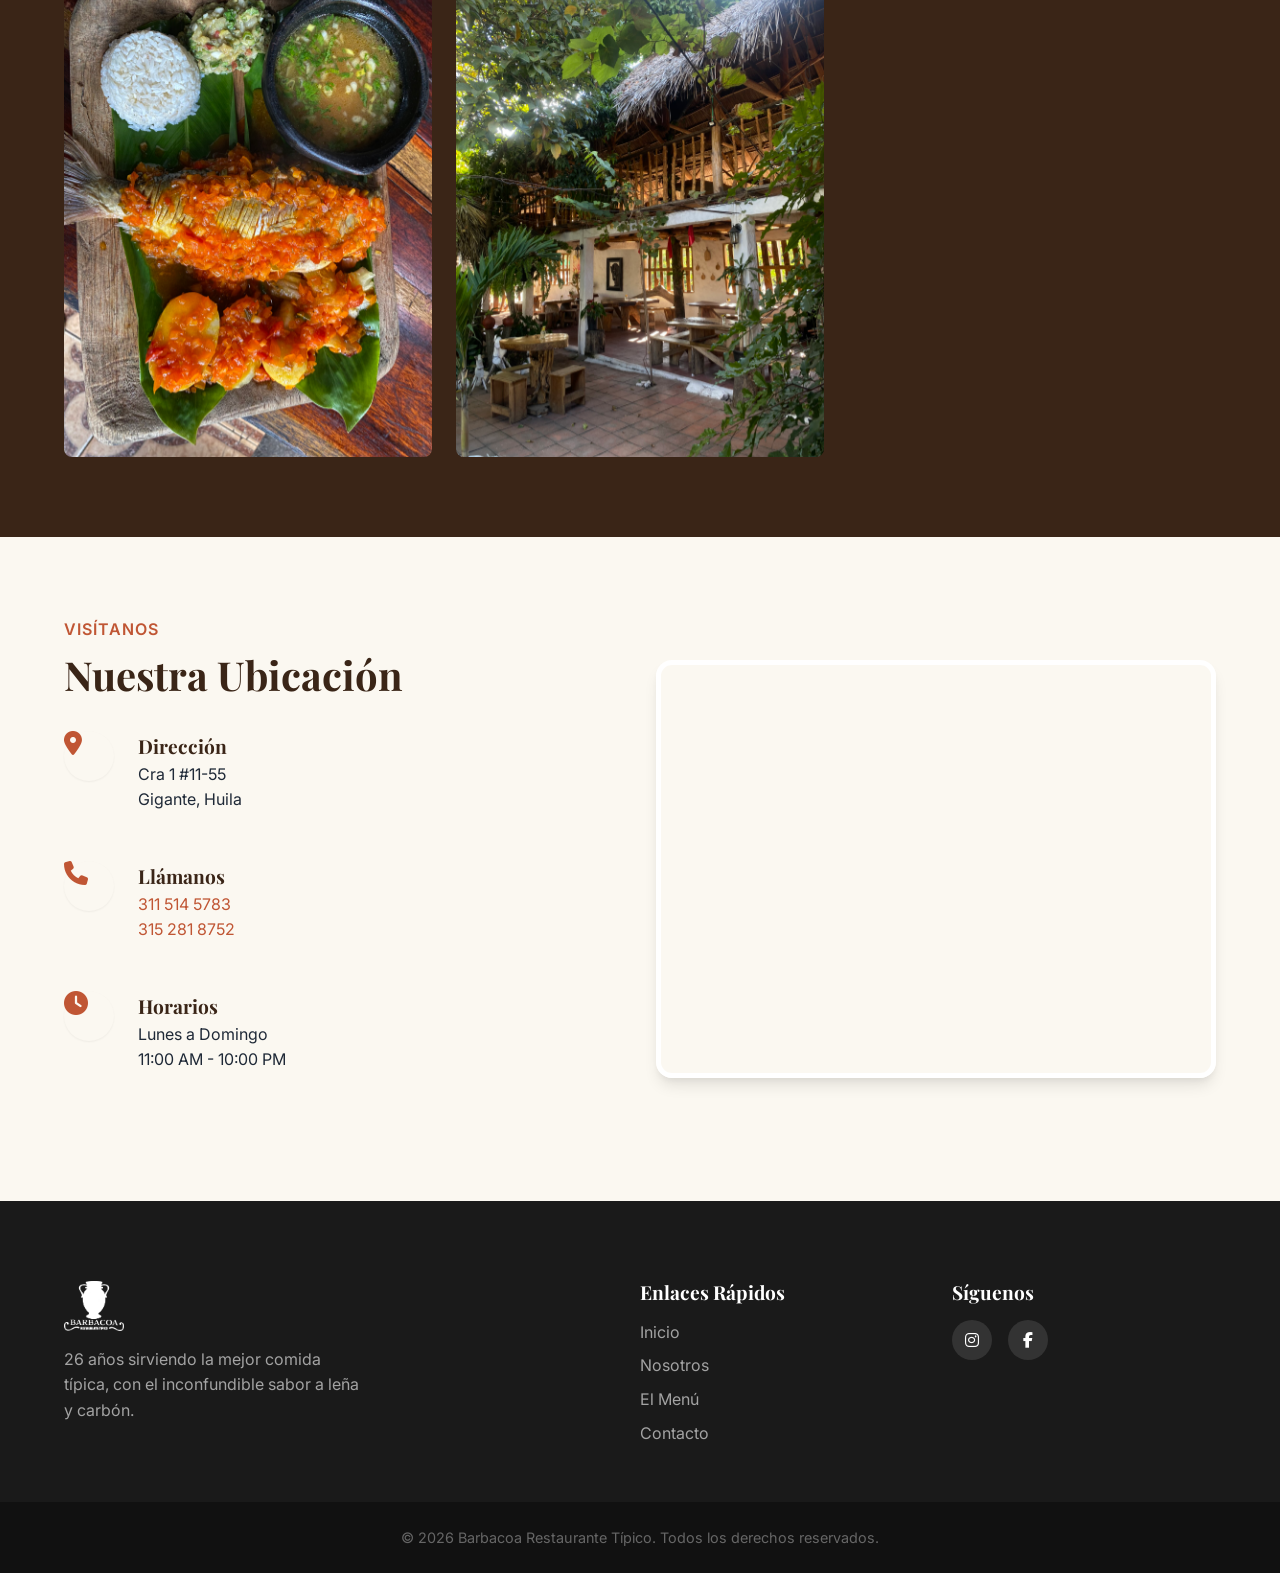
==== commit d4e233ca: "feat: Update website imagery for hero and gallery sections, add new image assets, and refine the Goo" ====
--- a/index.html
+++ b/index.html
@@ -14,7 +14,7 @@
     <meta property="og:title" content="Barbacoa Restaurante Típico | Tradición en Gigante">
     <meta property="og:description"
         content="Disfruta de la mejor comida típica, asados y nuestro inigualable pollo al carbón en Gigante, Huila. 26 años de sazón familiar.">
-    <meta property="og:image" content="assets/hero_bg.jpeg">
+    <meta property="og:image" content="assets/Entrada.JPEG">
     <meta property="og:type" content="website">
 
     <!-- Preconnect to Google Fonts -->
@@ -139,8 +139,8 @@
                     <div class="card premium-card">
                         <div class="card-badge">Especialidad</div>
                         <div class="card-image bg-brown-light">
-                            <img src="assets/pollo_al_carbon.jpeg"
-                                alt="Fotografía de nuestro Pollo al Carbón Especialidad" loading="lazy">
+                            <img src="assets/4.JPEG" alt="Fotografía de nuestro Pollo al Carbón Especialidad"
+                                loading="lazy">
                         </div>
                         <div class="card-content">
                             <h3>Pollo al Carbón</h3>
@@ -464,9 +464,15 @@
                                 <i class="fa-solid fa-star text-warning"></i>
                                 <i class="fa-solid fa-star text-warning"></i>
                             </div>
-                            <p class="review-text">"¡Totalmente recomendado! Si buscas el verdadero sabor de la región, este es el lugar. Los asados huilenses son riquísimos y la lechona tiene un sazón espectacular, muy bien sazonada. Además, los platos ejecutivos son muy baratos y de excelente calidad, ideales para el día a día. Lo mejor es que no pierdes tiempo: el servicio es muy rápido y la atención es de diez. También es muy cómodo venir en carro porque tienen muy buen espacio para aparcar. Sin duda, una de las mejores opciones por calidad, precio y comodidad. ¡Volveré sin falta!"</p>
-                        </div>
-                        
+                            <p class="review-text">"¡Totalmente recomendado! Si buscas el verdadero sabor de la región,
+                                este es el lugar. Los asados huilenses son riquísimos y la lechona tiene un sazón
+                                espectacular, muy bien sazonada. Además, los platos ejecutivos son muy baratos y de
+                                excelente calidad, ideales para el día a día. Lo mejor es que no pierdes tiempo: el
+                                servicio es muy rápido y la atención es de diez. También es muy cómodo venir en carro
+                                porque tienen muy buen espacio para aparcar. Sin duda, una de las mejores opciones por
+                                calidad, precio y comodidad. ¡Volveré sin falta!"</p>
+                        </div>
+
                         <!-- Review 2 -->
                         <div class="review-card">
                             <div class="review-header">
@@ -486,7 +492,10 @@
                                 <i class="fa-solid fa-star text-warning"></i>
                                 <i class="fa-solid fa-star text-warning"></i>
                             </div>
-                            <p class="review-text">"Lo hemos visitamos algunos fines de semana con mi familia y siempre que vamos a Gigante vamos allá porque el restaurante es muy agradable por su infraestructura tipo campestre, lo que hace que sea un espacio fresco; además, toda la camida es muy rica, sin excepción alguna."</p>
+                            <p class="review-text">"Lo hemos visitamos algunos fines de semana con mi familia y siempre
+                                que vamos a Gigante vamos allá porque el restaurante es muy agradable por su
+                                infraestructura tipo campestre, lo que hace que sea un espacio fresco; además, toda la
+                                camida es muy rica, sin excepción alguna."</p>
                         </div>
 
                         <!-- Review 3 -->
@@ -508,13 +517,16 @@
                                 <i class="fa-solid fa-star text-warning"></i>
                                 <i class="fa-solid fa-star text-warning"></i>
                             </div>
-                            <p class="review-text">"Qué lugar tan agradable, desde sus instalaciones muy familiares, su servicio hasta su comida. Tienen un muy buen asado huilense porque su carne está muy bien sazonada. Si visitan este lugar no se arrepentirán."</p>
+                            <p class="review-text">"Qué lugar tan agradable, desde sus instalaciones muy familiares, su
+                                servicio hasta su comida. Tienen un muy buen asado huilense porque su carne está muy
+                                bien sazonada. Si visitan este lugar no se arrepentirán."</p>
                         </div>
                     </div>
                 </div>
 
                 <div class="text-center mt-4">
-                    <a href="https://maps.google.com/?q=Barbacoa+Restaurante+Tipico+Gigante" target="_blank" class="btn btn-outline-primary">
+                    <a href="https://maps.google.com/?q=Barbacoa+Restaurante+Tipico+Gigante" target="_blank"
+                        class="btn btn-outline-primary">
                         <i class="fa-brands fa-google"></i> Dejar una Reseña en Google
                     </a>
                 </div>
@@ -536,14 +548,14 @@
                     <div class="masonry-item"><img src="assets/galeria_2.jpeg"
                             alt="Fotografía del ambiente de Barbacoa Restaurante" loading="lazy" decoding="async">
                     </div>
-                    <div class="masonry-item"><img src="assets/galeria_1.jpeg" alt="Detalle del asador a leña"
+                    <div class="masonry-item"><img src="assets/bocachico.JPEG" alt="Bocachico" loading="lazy"
+                            decoding="async">
+                    </div>
+                    <div class="masonry-item"><img src="assets/BandejaPaisa.JPEG" alt="bandeja_paisa" loading="lazy"
+                            decoding="async">
+                    </div>
+                    <div class="masonry-item"><img src="assets/interior.JPEG" alt="Plato de Panceta Crujiente servida"
                             loading="lazy" decoding="async">
-                    </div>
-                    <div class="masonry-item"><img src="assets/4.JPEG" alt="Entrada del restaurante Barbacoa"
-                            loading="lazy" decoding="async">
-                    </div>
-                    <div class="masonry-item"><img src="assets/panceta_crujiente.jpeg"
-                            alt="Plato de Panceta Crujiente servida" loading="lazy" decoding="async">
                     </div>
                     <div class="masonry-item"><img src="assets/hero.png" alt="Instalaciones del restaurante"
                             loading="lazy" decoding="async">
@@ -591,7 +603,7 @@
                 <div class="map-container">
                     <!-- Google Maps Embed para Gigante, Huila Cra 1 #11-55 (Aproximación visual) -->
                     <iframe
-                        src="https://www.google.com/maps/embed?pb=!1m18!1m12!1m3!1d15918.4230198!2d-75.5539!3d2.3853!2m3!1f0!2f0!3f0!3m2!1i1024!2i768!4f13.1!3m3!1m2!1s0x8e253bc3a3db617f%3A0xe536cb4cdb3d9d51!2sGigante%2C%20Huila!5e0!3m2!1ses!2sco!4v1685467439000!5m2!1ses!2sco"
+                        src="https://www.google.com/maps/embed?pb=!1m18!1m12!1m3!1d3987.250570459814!2d-75.55091230000001!3d2.3808156000000003!2m3!1f0!2f0!3f0!3m2!1i1024!2i768!4f13.1!3m3!1m2!1s0x8e24d3c404bcb62b%3A0x5b039a3e7cde501!2sRESTAURANTE%20Y%20HOTEL%20T%C3%8DPICO%20BARBACOA!5e0!3m2!1ses!2sco!4v1742835502879!5m2!1ses!2sco"
                         width="100%" height="400" style="border:0;" allowfullscreen="" loading="lazy"
                         referrerpolicy="no-referrer-when-downgrade"></iframe>
                 </div>
--- a/index.css
+++ b/index.css
@@ -361,7 +361,7 @@
     align-items: center;
     background-color: var(--clr-brown-dark);
     /* Imagen Hero real */
-    background-image: url('assets/hero_bg.jpeg');
+    background-image: url('assets/Entrada.JPEG');
     background-size: cover;
     background-position: center;
     background-attachment: fixed;
